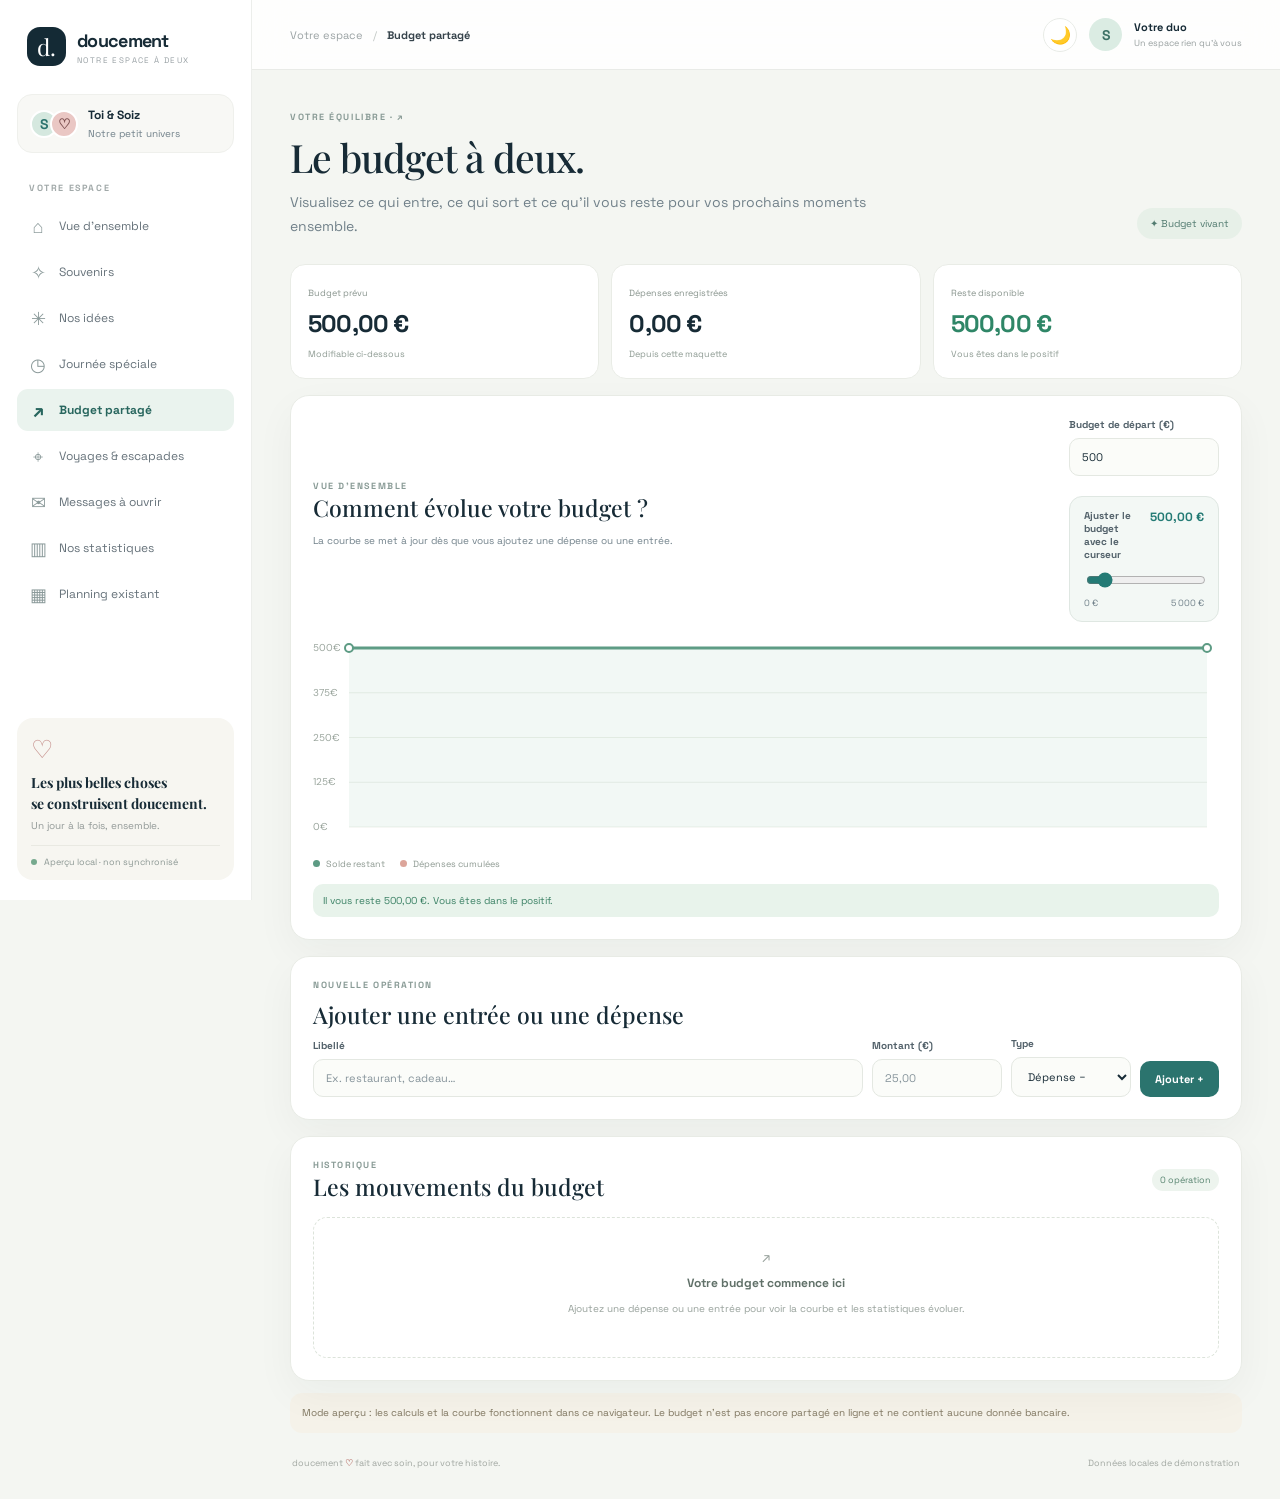
==== budget.html @ ee4fbcad "Add files via upload" ====
<!doctype html><html lang="fr"><head><meta charset="utf-8"><meta name="viewport" content="width=device-width,initial-scale=1"><title>Budget partagé — Doucement</title><link rel="stylesheet" href="styles.css"></head><body><div class="app-shell"><aside class="sidebar" id="sidebar"><a class="brand" href="index.html"><span class="brand-mark">d.</span><span><b>doucement</b><small>NOTRE ESPACE À DEUX</small></span></a><div class="couple-switch"><div class="avatar-pair"><span>S</span><span>♡</span></div><div><b>Toi & Soiz</b><small>Notre petit univers</small></div></div><div class="nav-label">VOTRE ESPACE</div><nav class="nav"><a class="nav-link " href="index.html"><span>⌂</span>Vue d’ensemble</a><a class="nav-link " href="souvenirs.html"><span>✧</span>Souvenirs</a><a class="nav-link " href="idees.html"><span>✳</span>Nos idées</a><a class="nav-link " href="journee.html"><span>◷</span>Journée spéciale</a><a class="nav-link active" href="budget.html"><span>↗</span>Budget partagé</a><a class="nav-link " href="voyages.html"><span>⌖</span>Voyages & escapades</a><a class="nav-link " href="messages.html"><span>✉</span>Messages à ouvrir</a><a class="nav-link " href="stats.html"><span>▥</span>Nos statistiques</a><a class="nav-link " href="planning.html"><span>▦</span>Planning existant</a></nav><div class="sidebar-bottom"><div class="tiny-heart">♡</div><b>Les plus belles choses<br>se construisent doucement.</b><small>Un jour à la fois, ensemble.</small><div class="sync"><span></span> Aperçu local · non synchronisé</div></div></aside><main class="main"><header class="topbar"><button class="mobile-menu" id="menuBtn">☰</button><div class="breadcrumb"><a href="index.html">Votre espace</a><span>/</span><b>Budget partagé</b></div><div class="top-actions"><button class="icon-button theme-toggle" id="themeToggle" data-theme-toggle type="button" aria-label="Passer au mode sombre" title="Changer de thème">🌙</button><div class="top-avatar">S</div><div class="user-label"><b>Votre duo</b><small>Un espace rien qu’à vous</small></div></div></header><div class="page-content fade-in"><div class="page-title-row"><div><div class="eyebrow">VOTRE ÉQUILIBRE · ↗</div><h1>Le budget à deux.</h1><p>Visualisez ce qui entre, ce qui sort et ce qu’il vous reste pour vos prochains moments ensemble.</p></div><span class="page-badge">✦ Budget vivant</span></div><div class="budget-summary"><div class="metric"><span>Budget prévu</span><b id="budgetPlanned">500,00 €</b><small>Modifiable ci-dessous</small></div><div class="metric" id="spentMetric"><span>Dépenses enregistrées</span><b id="budgetSpent">0,00 €</b><small>Depuis cette maquette</small></div><div class="metric positive" id="balanceMetric"><span>Reste disponible</span><b id="budgetBalance">500,00 €</b><small id="balanceCaption">Vous êtes dans le positif</small></div></div><div class="budget-page"><section class="surface"><div class="budget-trend"><div><div class="eyebrow">VUE D’ENSEMBLE</div><h2>Comment évolue votre budget ?</h2><p class="muted" style="font-size:10px">La courbe se met à jour dès que vous ajoutez une dépense ou une entrée.</p></div><div class="field" style="max-width:150px"><label for="plannedInput">Budget de départ (€)</label><input type="number" id="plannedInput" value="500" min="0" step="10"><div class="budget-range-wrap"><div class="budget-range-head"><label for="plannedRange">Ajuster le budget avec le curseur</label><strong id="plannedRangeValue">500 €</strong></div><input class="budget-range" type="range" id="plannedRange" min="0" max="5000" step="25" value="500" aria-label="Budget prévu"><div class="budget-range-hints"><span>0 €</span><span>5 000 €</span></div></div></div></div><div class="chart-wrap"><canvas id="budgetChart" aria-label="Courbe d'évolution du budget"></canvas></div><div class="legend"><span>Solde restant</span><span>Dépenses cumulées</span></div><div id="budgetStatus" class="positive-note" style="margin-top:14px">Vous êtes dans le positif. Chaque ajout actualise le solde.</div></section><section class="surface"><div class="eyebrow">NOUVELLE OPÉRATION</div><h2 style="margin-top:8px">Ajouter une entrée ou une dépense</h2><form id="budgetForm"><div class="budget-add-row"><div class="field"><label for="expenseName">Libellé</label><input id="expenseName" required placeholder="Ex. restaurant, cadeau…"></div><div class="field"><label for="expenseAmount">Montant (€)</label><input id="expenseAmount" type="number" min="0.01" step="0.01" required placeholder="25,00"></div><div class="field"><label for="expenseType">Type</label><select id="expenseType"><option value="out">Dépense −</option><option value="in">Entrée +</option></select></div><button class="btn btn-primary" type="submit">Ajouter +</button></div></form></section><section class="surface"><div class="list-head"><div><div class="eyebrow">HISTORIQUE</div><h2>Les mouvements du budget</h2></div><span class="pill" id="transactionCount">0 opération</span></div><div id="transactions" class="transaction-list"><div class="empty-state">↗<b>Votre budget commence ici</b><p>Ajoutez une dépense ou une entrée pour voir la courbe et les statistiques évoluer.</p></div></div></section></div><div class="notice">Mode aperçu : les calculs et la courbe fonctionnent dans ce navigateur. Le budget n’est pas encore partagé en ligne et ne contient aucune donnée bancaire.</div><footer class="footer"><span>doucement <b>♡</b> fait avec soin, pour votre histoire.</span><span>Données locales de démonstration</span></footer></div></main></div><script src="studio.js"></script></body></html>
---- styles.css ----
@import url('https://fonts.googleapis.com/css2?family=Space+Grotesk:wght@400;500;600;700&family=DM+Sans:wght@400;500;600;700&family=Playfair+Display:ital,wght@0,500;0,600;0,700;1,500;1,600&display=swap');
@import url('https://fonts.googleapis.com/css2?family=DM+Sans:wght@400;500;600;700&family=Playfair+Display:ital,wght@0,500;0,600;0,700;1,500;1,600&display=swap');
:root{--ink:#182531;--muted:#78838d;--line:#e7e9e7;--cream:#f7f7f3;--teal:#2b746e;--deep:#101b26;--rose:#eac7c4;--shadow:0 14px 40px #1424310b}*{box-sizing:border-box}body{margin:0;background:var(--cream);color:var(--ink);font-family:'DM Sans',sans-serif;font-size:14px}a{color:inherit;text-decoration:none}button,textarea,input,select{font:inherit}.app-shell{min-height:100vh}.sidebar{width:252px;background:#fff;position:fixed;inset:0 auto 0 0;border-right:1px solid #eceeeb;padding:27px 17px 20px;display:flex;flex-direction:column;z-index:5}.brand{display:flex;align-items:center;gap:11px;padding:0 10px 28px}.brand-mark{display:grid;place-items:center;width:39px;height:39px;border-radius:13px;background:var(--deep);color:#fff;font-family:'Playfair Display';font-size:23px}.brand b{display:block;font-size:18px;letter-spacing:-.7px}.brand small{display:block;font-size:8px;letter-spacing:1.4px;color:#98a0a4;margin-top:3px}.couple-switch{display:flex;align-items:center;gap:10px;background:#f8f8f5;border:1px solid #eff0ec;border-radius:15px;padding:12px;margin-bottom:29px}.avatar-pair{display:flex;align-items:center}.avatar-pair span{width:28px;height:28px;border-radius:50%;display:grid;place-items:center;background:#d5e8df;color:#2b746e;font-weight:700;border:2px solid white}.avatar-pair span+span{margin-left:-8px;background:#eac7c4;color:#7c4f50}.couple-switch b{font-size:12px;display:block}.couple-switch small{font-size:10px;color:var(--muted);display:block;margin-top:4px}.chevron{margin-left:auto;color:#9aa3a7}.nav-label{font-size:9px;font-weight:700;letter-spacing:1.6px;color:#a1a9a9;padding:0 12px 11px}.nav-label.second{margin-top:27px}.nav{display:grid;gap:4px}.nav-link{height:42px;border-radius:11px;display:flex;align-items:center;gap:12px;padding:0 12px;color:#66727a;font-size:12px;transition:.2s}.nav-link>span{width:18px;text-align:center;font-size:18px;color:#8b9a9a}.nav-link:hover{background:#f7f8f4;color:var(--ink);transform:translateX(2px)}.nav-link.active{background:#eaf3ee;color:#28665e;font-weight:700}.nav-link.active>span{color:#28665e}.nav-link i{margin-left:auto;font-style:normal;font-size:13px}.count{font-size:10px!important;background:#d8e9df;color:#2b746e;border-radius:6px;padding:3px 6px}.sidebar-bottom{margin-top:auto;background:#f7f6f1;border-radius:16px;padding:15px 14px 12px;position:relative}.tiny-heart{font-size:25px;color:#c58f8b;margin-bottom:7px}.sidebar-bottom b{font-family:'Playfair Display';font-size:14px;line-height:1.5}.sidebar-bottom>small{display:block;color:#929997;font-size:10px;margin-top:5px}.sync{border-top:1px solid #e9e9e2;margin-top:13px;padding-top:10px;color:#8b9793;font-size:9px}.sync span,.live-dot{display:inline-block;width:6px;height:6px;border-radius:50%;background:#76a98e;margin-right:5px}.main{margin-left:252px;min-width:0}.topbar{height:70px;border-bottom:1px solid #e9ebe7;background:#ffffffdb;display:flex;align-items:center;justify-content:space-between;padding:0 38px;position:sticky;top:0;z-index:4;backdrop-filter:blur(18px)}.breadcrumb{font-size:11px;color:#9aa2a3}.breadcrumb span{padding:0 10px;color:#c2c8c5}.breadcrumb b{color:#37444c}.top-actions{display:flex;align-items:center;gap:12px}.icon-button{width:34px;height:34px;border-radius:50%;border:1px solid #e8ebe6;background:white;position:relative;font-size:17px}.icon-button em{position:absolute;right:6px;top:6px;width:5px;height:5px;border-radius:50%;background:#d38c87}.top-avatar{width:33px;height:33px;display:grid;place-items:center;background:#dbece3;color:#3d7166;border-radius:50%;font-weight:700}.user-label b{font-size:11px;display:block}.user-label small{display:block;font-size:9px;color:#99a0a0;margin-top:3px}.mobile-menu{display:none}.page-content{max-width:1450px;margin:auto;padding:29px 38px 22px}.hero{min-height:300px;border-radius:23px;background:linear-gradient(110deg,#14242e 0%,#1b343d 60%,#2c5c57 100%);position:relative;overflow:hidden;color:white;padding:36px 40px;display:flex;align-items:center;box-shadow:0 20px 50px #203b3915}.hero:after{content:"";position:absolute;inset:0;background:radial-gradient(ellipse at 79% 10%,#78a99c35,transparent 30%),radial-gradient(ellipse at 98% 100%,#c4b29b25,transparent 30%);pointer-events:none}.hero-copy{position:relative;z-index:2;max-width:510px}.eyebrow{font-size:9px;letter-spacing:1.55px;font-weight:700;color:#899b96}.eyebrow.light{color:#a8c5ba}.hero h1{font-family:'Playfair Display',serif;font-size:clamp(32px,3.7vw,48px);line-height:1.13;letter-spacing:-1px;font-weight:500;margin:17px 0 12px}.hero h1 em{font-weight:500;color:#c2dfcf}.hero-copy>p{max-width:435px;font-size:12px;line-height:1.8;color:#c0cbca;margin:0}.hero-buttons{display:flex;align-items:center;gap:23px;margin-top:23px}.btn{border:0;border-radius:10px;display:inline-flex;align-items:center;justify-content:center;gap:15px;padding:11px 15px;cursor:pointer;font-size:11px;font-weight:700;transition:transform .2s,box-shadow .2s}.btn:hover{transform:translateY(-2px);box-shadow:0 8px 20px #102d2c1a}.btn-light{background:#f5f4ee;color:#263c3b}.btn-primary{background:#2b746e;color:white}.btn-ghost{background:#f1f4ef;color:#697974}.text-link{font-size:11px;font-weight:600;color:#d6e4dd}.text-link span{padding-left:5px}.hero-art{position:absolute;right:6%;top:0;width:40%;height:100%;z-index:1}.orbit{position:absolute;border:1px solid #a7c7b12e;border-radius:50%;width:280px;height:280px;right:45px;top:8px}.orbit-two{width:210px;height:210px;right:80px;top:43px;border-style:dashed}.hero-sun{position:absolute;right:133px;top:83px;width:105px;height:105px;border-radius:50%;display:grid;place-items:center;background:linear-gradient(145deg,#d7e7d9,#a5c8b7);color:#356a60;font-size:48px;box-shadow:0 0 60px #a4d4bc20}.floating-note{position:absolute;display:flex;gap:9px;align-items:center;background:#ffffffed;color:#233a3a;padding:11px 14px;border-radius:12px;box-shadow:0 12px 35px #08191b35;min-width:145px}.floating-note>span{width:27px;height:27px;border-radius:9px;display:grid;place-items:center;background:#e3efe6;color:#447a6b;font-size:17px}.floating-note b{font-size:10px;display:block}.floating-note small{display:block;font-size:8px;color:#8a9994;margin-top:3px}.note-one{right:0;top:48px;transform:rotate(3deg)}.note-two{left:8px;bottom:45px;transform:rotate(-4deg)}.hero-sticker{position:absolute;right:15px;bottom:26px;font-family:'Playfair Display';font-size:12px;color:#d0e0d4;transform:rotate(-9deg);text-align:center}.hero-sticker i{font-size:19px}.welcome-row{display:flex;align-items:end;justify-content:space-between;margin:30px 1px 14px}.welcome-row h2,.section-heading h2{font-family:'Playfair Display';font-weight:500;letter-spacing:-.5px;font-size:25px;margin:7px 0 0}.soft-chip{font-size:10px;color:#578173;background:#e5f0e8;padding:8px 11px;border-radius:20px}.daily-card{background:#fff;border:1px solid #eaede7;border-radius:19px;padding:23px 25px;display:grid;grid-template-columns:53px minmax(0,1fr) 145px;gap:18px;box-shadow:var(--shadow)}.daily-symbol{width:47px;height:47px;border-radius:15px;background:#f4e6e0;color:#ba7c70;display:grid;place-items:center;font-size:24px}.daily-content h3{font-family:'Playfair Display';font-size:21px;font-weight:500;line-height:1.4;margin:10px 0 7px;max-width:650px}.daily-content>p{font-size:11px;color:#8b9696;line-height:1.6;margin:0 0 13px}.tiny-line{display:inline-block;width:18px;height:1px;background:#c7d8cc;vertical-align:middle;margin:0 8px}.daily-content textarea{width:100%;height:55px;border:1px solid #e8ebe5;border-radius:10px;padding:12px;resize:vertical;background:#fcfcfa;font-size:11px;outline:none}.daily-content textarea:focus,.field input:focus,.field textarea:focus{border-color:#83b7a2;box-shadow:0 0 0 3px #dcefe4}.daily-footer{display:flex;align-items:center;gap:10px;margin-top:10px;flex-wrap:wrap}.save-status{font-size:9px;color:#a1aaa5;margin-left:auto}.daily-side{border-left:1px solid #eef0eb;padding-left:22px;display:flex;flex-direction:column;justify-content:center;gap:18px}.mini-date{width:75px;height:80px;border:1px solid #e8e9e2;border-radius:12px;display:flex;flex-direction:column;align-items:center;justify-content:center;background:#fbfaf6}.mini-date span{font-size:9px;letter-spacing:1.5px;color:#a97972}.mini-date b{font-family:'Playfair Display';font-size:29px;font-weight:500;line-height:1.1}.mini-date small{font-size:8px;letter-spacing:1px;color:#99a19d}.streak span{font-size:20px;color:#c4a273}.streak b{font-size:10px;display:block;margin:4px 0}.streak small{display:block;font-size:9px;color:#98a09b;line-height:1.4}.section-heading{display:flex;align-items:end;justify-content:space-between;margin:34px 1px 16px}.section-heading p{font-size:11px;color:#8a9594;margin:8px 0 0}.subtle-link{font-size:10px;color:#497c72;font-weight:700}.subtle-link span{padding-left:5px}.feature-grid{display:grid;grid-template-columns:repeat(3,minmax(0,1fr));gap:14px}.feature{min-height:205px;border:1px solid #e7e9e3;border-radius:17px;padding:18px 19px 15px;position:relative;overflow:hidden;display:flex;flex-direction:column;transition:transform .2s,box-shadow .2s}.feature:hover{transform:translateY(-4px);box-shadow:0 18px 38px #253b3512}.feature-memory{background:#f3e8e1}.feature-ideas{background:#e7f0e7}.feature-budget{background:#e6eef0}.feature-trip{background:#e8eee6}.feature-day{background:#f3e9e6}.feature-letter{background:#eeebf4}.feature-top{display:flex;justify-content:space-between;align-items:center}.feature-icon{width:34px;height:34px;border-radius:11px;background:#ffffffa6;display:grid;place-items:center;font-size:19px;color:#527b70}.round-arrow{width:27px;height:27px;border:1px solid #7e92864a;border-radius:50%;display:grid;place-items:center;color:#54746c;font-size:13px;transition:.2s}.feature:hover .round-arrow{background:#234e48;color:white;transform:rotate(45deg)}.feature-tag{font-size:8px;letter-spacing:1.4px;color:#7f9188;font-weight:700;margin-top:14px}.feature h3{font-family:'Playfair Display';font-size:23px;font-weight:500;margin:5px 0 5px;position:relative;z-index:1}.feature p{font-size:10px;color:#778680;line-height:1.55;margin:0;max-width:225px;position:relative;z-index:1}.feature-foot{margin-top:auto;padding-top:15px;display:flex;justify-content:space-between;align-items:center;font-size:9px;color:#54796f;position:relative;z-index:1}.feature-foot b{font-size:15px}.decor-heart{position:absolute;right:12px;bottom:18px;font-size:100px;color:#d7b3a7;opacity:.4;transform:rotate(-15deg)}.idea-orbit{position:absolute;right:8px;bottom:18px;width:77px;height:77px;border:1px dashed #8cb19b;border-radius:50%;display:grid;place-items:center;color:#7fa28e;font-size:36px;opacity:.65}.budget-spark{position:absolute;right:12px;bottom:46px;display:flex;gap:4px;align-items:end;opacity:.65}.budget-spark span{width:7px;border-radius:5px 5px 0 0;background:#8bb1b4;height:22px}.budget-spark span:nth-child(2){height:33px}.budget-spark span:nth-child(3){height:17px}.budget-spark span:nth-child(4){height:44px}.budget-spark span:nth-child(5){height:29px}.budget-spark span:nth-child(6){height:51px}.budget-spark span:nth-child(7){height:39px}.trip-stamp{position:absolute;right:12px;bottom:25px;border:1px solid #9fb7a1;border-radius:50%;width:65px;height:65px;display:grid;place-content:center;text-align:center;font-size:10px;letter-spacing:1px;line-height:1.5;color:#78927a;transform:rotate(12deg)}.date-illustration{position:absolute;right:13px;bottom:18px;display:grid;text-align:center;transform:rotate(7deg);color:#b68a82}.date-illustration b{font-family:'Playfair Display';font-size:48px;font-weight:500;line-height:1}.date-illustration span{font-size:7px;letter-spacing:1px}.letter-mark{position:absolute;right:14px;bottom:16px;font-family:'Playfair Display';font-size:18px;line-height:1.2;color:#a99cbd;transform:rotate(-8deg)}.letter-mark i{font-size:31px}.bottom-grid{display:grid;grid-template-columns:1.5fr 1fr;gap:14px;margin-top:29px}.panel{background:#fff;border:1px solid #e8ebe5;border-radius:18px;padding:20px 21px;box-shadow:var(--shadow)}.panel-head{display:flex;align-items:center;justify-content:space-between;margin-bottom:13px}.panel-head h3{font-family:'Playfair Display';font-size:20px;font-weight:500;margin:6px 0 0}.panel-head>a{font-size:10px;color:#4b8174}.agenda-item{display:flex;align-items:center;gap:12px;border-top:1px solid #f0f1ed;padding:11px 0}.agenda-date{width:40px;height:43px;border-radius:10px;background:#f6f4ef;display:flex;flex-direction:column;align-items:center;justify-content:center}.agenda-date b{font-family:'Playfair Display';font-size:18px;font-weight:500;line-height:1.1}.agenda-date span{font-size:7px;letter-spacing:1px;color:#9ba19b}.agenda-info{flex:1}.agenda-info b{font-size:11px;display:block}.agenda-info small{font-size:9px;color:#939e9a;display:block;margin-top:4px}.agenda-dot{width:7px;height:7px;border-radius:50%}.agenda-dot.rose{background:#d79b91}.agenda-dot.green{background:#7cb19a}.agenda-dot.blue{background:#88a9c1}.love-panel{background:#f1e8e2;position:relative;overflow:hidden}.love-panel .eyebrow{color:#b18479}.love-big{font-family:'Playfair Display';font-size:43px;color:#c28f85;margin-top:8px}.love-panel h3{font-family:'Playfair Display';font-weight:500;font-size:23px;line-height:1.25;max-width:270px;margin:3px 0 8px}.love-panel p{font-size:10px;line-height:1.8;color:#8b7972;max-width:340px}.text-link.dark{color:#91685e;display:inline-block;margin-top:5px}.footer{display:flex;justify-content:space-between;gap:12px;flex-wrap:wrap;padding:24px 2px 8px;color:#a1a7a1;font-size:9px}.footer b{color:#c48e87}.page-title-row{display:flex;justify-content:space-between;align-items:end;gap:20px;margin:12px 0 25px}.page-title-row h1{font-family:'Playfair Display';font-size:39px;font-weight:500;letter-spacing:-1px;margin:8px 0}.page-title-row p{color:var(--muted);line-height:1.7;max-width:600px;margin:0}.page-badge{padding:9px 13px;border-radius:20px;background:#e7f0e8;color:#527b70;font-size:10px;white-space:nowrap}.content-grid{display:grid;grid-template-columns:minmax(0,1.4fr) minmax(260px,.8fr);gap:17px}.surface{background:#fff;border:1px solid #e8ebe5;border-radius:19px;padding:22px;box-shadow:var(--shadow);min-width:0}.surface h2{font-family:'Playfair Display';font-size:23px;font-weight:500;margin:0 0 7px}.muted{color:var(--muted);line-height:1.6}.form-grid{display:grid;grid-template-columns:repeat(2,minmax(0,1fr));gap:13px}.field{display:flex;flex-direction:column;gap:7px;min-width:0}.field.full{grid-column:1/-1}.field label{font-size:10px;font-weight:700;color:#52616a}.field input,.field textarea,.field select{width:100%;border:1px solid #e4e8e2;border-radius:10px;background:#fbfcf9;padding:11px 12px;outline:none;color:var(--ink);font-size:11px}.field textarea{min-height:92px;resize:vertical}.field input[type=date],.field input[type=datetime-local]{color:#66736e;min-height:39px}.field small{font-size:9px;color:#9aa39d}.form-actions{display:flex;gap:9px;margin-top:16px;flex-wrap:wrap}.list-head{display:flex;justify-content:space-between;align-items:center;margin-bottom:15px}.list-head h2{margin:0}.filter-row{display:flex;gap:6px;flex-wrap:wrap}.filter-chip{border:1px solid #e4e9e3;background:#fff;border-radius:20px;padding:7px 10px;color:#7b8981;font-size:9px;cursor:pointer}.filter-chip.active{background:#e7f1e9;color:#39756b;border-color:#d9e8dc}.entry-list{display:grid;gap:10px}.entry-card{border:1px solid #e9ece7;border-radius:14px;padding:13px;display:flex;gap:12px;align-items:flex-start;background:#fff}.entry-symbol{width:40px;height:40px;border-radius:12px;background:#f0e7e0;display:grid;place-items:center;font-size:19px;flex-shrink:0}.entry-body{min-width:0;flex:1}.entry-body b{font-size:12px;display:block}.entry-body p{font-size:10px;color:#87938d;line-height:1.55;margin:5px 0}.entry-meta{font-size:9px;color:#9ba59e}.entry-actions{display:flex;gap:5px}.mini-action{border:1px solid #e5e9e3;background:#fff;border-radius:8px;padding:6px 8px;color:#7a8880;cursor:pointer;font-size:10px}.empty-state{padding:30px 14px;text-align:center;color:#97a19b;border:1px dashed #dce3da;border-radius:14px}.empty-state b{display:block;color:#617169;margin:9px 0;font-size:12px}.empty-state p{font-size:10px;line-height:1.6}.calendar-shell{border:1px solid #e8ebe5;border-radius:15px;padding:15px;background:#fff}.calendar-head{display:flex;align-items:center;justify-content:space-between;margin-bottom:12px}.calendar-head b{font-family:'Playfair Display';font-size:18px;font-weight:500}.calendar-head button{border:0;background:#f4f6f1;border-radius:8px;width:27px;height:27px;cursor:pointer}.calendar-grid{display:grid;grid-template-columns:repeat(7,1fr);gap:4px}.calendar-grid span{font-size:9px;text-align:center;color:#a0aaa2;padding:6px 0}.calendar-grid button{border:0;background:transparent;border-radius:8px;padding:8px 0;font-size:10px;cursor:pointer;color:#52615b}.calendar-grid button:hover{background:#eaf2eb}.calendar-grid button.selected{background:#2b746e;color:#fff}.calendar-grid button.muted-day{color:#cbd0cb}.budget-summary{display:grid;grid-template-columns:repeat(3,minmax(0,1fr));gap:12px;margin-bottom:16px}.metric{padding:17px;border:1px solid #e9ece6;border-radius:15px;background:#fff}.metric span{font-size:9px;color:#87938c}.metric b{display:block;font-size:24px;letter-spacing:-.8px;margin:8px 0 4px}.metric small{font-size:9px;color:#8d9a92}.metric.positive b{color:#2f8667}.metric.negative b{color:#bd675f}.chart-wrap{height:220px;position:relative;margin:12px 0 4px}.chart-wrap canvas{width:100%;height:100%}.legend{display:flex;gap:15px;flex-wrap:wrap;font-size:9px;color:#8d9991}.legend span:before{content:"";display:inline-block;width:7px;height:7px;border-radius:50%;background:#5d9b84;margin-right:6px}.legend span:nth-child(2):before{background:#dca59a}.map-layout{display:grid;grid-template-columns:minmax(0,1fr) 300px;gap:14px}.map-box{min-height:400px;border-radius:17px;overflow:hidden;position:relative;border:1px solid #dce5de;background:#e7eee5}.map-box iframe{width:100%;height:100%;min-height:400px;border:0;display:block}.map-overlay{position:absolute;top:13px;left:13px;right:13px;display:flex;gap:8px;pointer-events:none}.map-search{pointer-events:auto;display:flex;gap:7px;background:white;border:1px solid #e2e8e1;border-radius:12px;padding:7px;box-shadow:0 7px 20px #223d2c10;flex:1}.map-search input{border:0;outline:none;min-width:0;flex:1;font-size:10px;padding:5px}.map-search button{border:0;border-radius:8px;background:#2b746e;color:white;padding:8px 10px;font-size:10px;cursor:pointer}.map-tip{position:absolute;bottom:12px;left:12px;background:#ffffffed;border-radius:10px;padding:10px 12px;font-size:10px;color:#60746a;box-shadow:0 5px 20px #233a2d10}.map-side{display:flex;flex-direction:column;gap:12px}.stop-list{display:grid;gap:8px;margin-top:12px}.stop{display:flex;align-items:center;gap:9px;border:1px solid #e7ebe5;border-radius:11px;padding:10px}.stop-num{width:24px;height:24px;border-radius:8px;background:#e5f0e7;color:#3c7a68;display:grid;place-items:center;font-size:10px;font-weight:700}.stop b{font-size:10px;display:block}.stop small{font-size:9px;color:#929d96}.budget-add-row{display:grid;grid-template-columns:1fr 100px 100px auto;gap:8px;align-items:end}.budget-add-row .field input{min-width:0}.pill{font-size:9px;border-radius:20px;padding:5px 8px;background:#edf4ee;color:#57836f}.pill.red{background:#fae9e5;color:#b66b60}.stats-grid{display:grid;grid-template-columns:repeat(2,minmax(0,1fr));gap:14px}.stat-large{font-family:'Playfair Display';font-size:31px;margin:10px 0}.progress{height:7px;background:#edf0ea;border-radius:9px;overflow:hidden;margin:12px 0}.progress span{height:100%;display:block;width:40%;background:#69a68b;border-radius:9px}.notice{border-radius:12px;padding:12px;background:#f5f2e9;color:#7e755f;font-size:10px;line-height:1.6;margin-top:12px}.toast{position:fixed;bottom:22px;right:22px;background:#152b2d;color:white;padding:13px 18px;border-radius:12px;box-shadow:0 10px 30px #0002;z-index:20;font-size:11px;animation:toastIn .25s ease}@keyframes toastIn{from{opacity:0;transform:translateY(8px)}to{opacity:1;transform:translateY(0)}}.fade-in{animation:fade .35s ease both}@keyframes fade{from{opacity:0;transform:translateY(8px)}to{opacity:1;transform:translateY(0)}}@media(max-width:1180px){.sidebar{width:220px}.main{margin-left:220px}.page-content{padding:25px}.topbar{padding:0 25px}.hero-art{right:1%;transform:scale(.88);transform-origin:right center}.feature-grid{grid-template-columns:repeat(2,minmax(0,1fr))}.daily-card{grid-template-columns:45px minmax(0,1fr) 115px;gap:13px}.map-layout{grid-template-columns:minmax(0,1fr) 260px}}@media(max-width:850px){.sidebar{transform:translateX(-100%);transition:transform .25s;box-shadow:0 0 0 transparent}.sidebar.open{transform:translateX(0);box-shadow:0 0 0 999px #12232b65}.main{margin-left:0}.mobile-menu{display:block;border:1px solid #e6eae4;background:white;border-radius:9px;width:34px;height:34px}.topbar{gap:12px;padding:0 17px}.breadcrumb{margin-right:auto}.page-content{padding:18px 16px}.hero{padding:28px;min-height:295px}.hero-art{opacity:.6;right:-45px;transform:scale(.7);transform-origin:right center}.hero-copy{max-width:460px}.daily-card{grid-template-columns:42px minmax(0,1fr)}.daily-side{grid-column:2;border-left:0;border-top:1px solid #eef0eb;padding:12px 0 0;flex-direction:row;align-items:center}.mini-date{width:64px;height:65px}.bottom-grid{grid-template-columns:1fr}.map-layout{grid-template-columns:1fr}.map-box,.map-box iframe{min-height:340px}}@media(max-width:560px){.topbar{height:60px}.user-label{display:none}.page-content{padding:14px 12px}.hero{padding:24px 21px;min-height:310px}.hero h1{font-size:34px}.hero-art{opacity:.22;right:-85px;transform:scale(.68)}.hero-copy>p{max-width:330px}.hero-buttons{gap:13px;flex-wrap:wrap}.welcome-row{align-items:start;gap:10px}.welcome-row h2,.section-heading h2{font-size:22px}.soft-chip{font-size:8px;white-space:nowrap}.daily-card{padding:16px;grid-template-columns:1fr}.daily-symbol{width:39px;height:39px}.daily-side{grid-column:1}.daily-content h3{font-size:19px}.save-status{margin-left:0;width:100%}.section-heading{align-items:start;gap:10px}.section-heading .subtle-link{margin-top:8px;white-space:nowrap}.feature-grid{grid-template-columns:1fr}.feature{min-height:190px}.page-title-row{align-items:start;flex-direction:column}.page-title-row h1{font-size:33px}.content-grid,.stats-grid{grid-template-columns:1fr}.budget-summary{grid-template-columns:1fr}.budget-add-row{grid-template-columns:1fr 1fr}.budget-add-row .field:first-child{grid-column:1/-1}.form-grid{grid-template-columns:1fr}.field.full{grid-column:auto}.surface{padding:16px}.footer{font-size:8px}.map-box,.map-box iframe{min-height:300px}.top-actions{gap:7px}.icon-button{display:none}}
.idea-prompt{padding:17px;border-radius:14px;background:linear-gradient(130deg,#f4eee1,#e6f0e7);margin-top:14px}.idea-prompt h2{margin:7px 0;font-size:20px}.idea-prompt p{font-size:10px}.letter-preview{margin-top:16px;padding:20px;border:1px dashed #d9d2e2;border-radius:15px;background:#f7f3fa;display:flex;flex-direction:column;align-items:center;text-align:center;gap:7px;color:#817196}.letter-preview span{font-size:34px}.letter-preview b{font-family:'Playfair Display';font-size:19px;font-weight:500}.letter-preview small{font-size:10px}.budget-page{display:grid;gap:16px}.budget-trend{display:flex;justify-content:space-between;align-items:center;gap:15px;flex-wrap:wrap}.budget-trend h2{margin:0}.budget-trend select{border:1px solid #e4e9e3;background:#fff;border-radius:9px;padding:8px;font-size:10px}.budget-add-row{display:grid;grid-template-columns:minmax(150px,1fr) 130px 120px auto;gap:9px;align-items:end}.transaction-list{display:grid;gap:8px}.transaction{display:flex;align-items:center;gap:10px;padding:12px;border:1px solid #e9ece7;border-radius:12px}.transaction-icon{width:35px;height:35px;border-radius:11px;background:#e7f0e8;display:grid;place-items:center}.transaction-info{flex:1}.transaction-info b{font-size:11px;display:block}.transaction-info small{font-size:9px;color:#9aa49d}.transaction-amount{font-size:12px;font-weight:700}.transaction-amount.out{color:#bd746c}.transaction-amount.in{color:#3c8a6d}.map-filter{display:flex;gap:7px;flex-wrap:wrap;margin-bottom:13px}.map-filter button{border:1px solid #e3e8e0;border-radius:20px;padding:7px 10px;background:white;color:#6c7d72;font-size:9px;cursor:pointer}.map-filter button.active{background:#e3efe5;color:#2f7464}.map-results{display:grid;gap:8px;margin-top:13px}.map-result{border:1px solid #e5eae3;background:white;border-radius:11px;padding:11px;cursor:pointer}.map-result b{font-size:10px;display:block}.map-result small{font-size:9px;color:#8e9b92;display:block;margin-top:4px}.route-stop{display:flex;align-items:center;gap:8px;border-bottom:1px solid #edf0eb;padding:10px 0}.route-stop span{width:24px;height:24px;border-radius:8px;background:#e5f0e7;display:grid;place-items:center;color:#3b7969;font-size:10px}.route-stop b{font-size:10px}.route-stop button{margin-left:auto;border:0;background:transparent;color:#a0aaa3;cursor:pointer}.budget-summary .metric{min-width:0}.negative-note{color:#b7655b;background:#fae9e5;border-radius:10px;padding:10px;font-size:10px}.positive-note{color:#3a8064;background:#e8f3eb;border-radius:10px;padding:10px;font-size:10px}
@media(max-width:850px){.budget-add-row{grid-template-columns:1fr 1fr}.budget-add-row .field:first-child{grid-column:1/-1}}@media(max-width:560px){.budget-add-row{grid-template-columns:1fr}.budget-add-row .field:first-child{grid-column:auto}}
/* Travel map controls and interactive Leaflet map */
#tripMap{width:100%;height:100%;min-height:400px;z-index:1}.map-box #tripMap{position:absolute;inset:0}.map-tools{position:absolute;right:12px;bottom:12px;z-index:500;display:flex;flex-wrap:wrap;gap:6px;max-width:90%;justify-content:flex-end}.map-tools button{border:1px solid #dce6df;background:#fff;color:#42655d;border-radius:10px;padding:9px 11px;font-size:10px;font-weight:700;box-shadow:0 3px 12px #183d3017;cursor:pointer}.map-tools button.active,.map-tools button:hover{background:#2b746e;color:#fff;border-color:#2b746e}.leaflet-container{font:12px 'DM Sans',sans-serif}.leaflet-popup-content-wrapper{border-radius:12px}.map-box .map-overlay{z-index:600}.map-box .map-tip{z-index:500}@media(max-width:850px){#tripMap{min-height:340px}}@media(max-width:560px){#tripMap{min-height:300px}.map-tools{left:10px;right:10px;justify-content:center}.map-tools button{padding:8px 9px}}

/* Doucement — cohérence visuelle, thème sombre et interactions */
:root{--ink:#172b36;--muted:#71818a;--line:#dfe7e2;--cream:#f4f6f2;--teal:#247b75;--deep:#142a35;--rose:#d9a7a0;--shadow:0 14px 40px #1424310b;--surface:#fff;--field-bg:#fff;--field-text:#172b36;--accent-soft:#e4f0e9}
body,button,input,textarea,select{font-family:'Space Grotesk','DM Sans',sans-serif}
/* Soft lift on interactive cards */
.surface,.metric,.feature,.entry-card,.transaction,.task-card,.dash-task,.project-card,.daily-card,.calendar-card{transition:transform .24s ease,box-shadow .24s ease,border-color .24s ease}
.surface:hover,.metric:hover,.entry-card:hover,.transaction:hover,.task-card:hover,.dash-task:hover,.project-card:hover,.daily-card:hover{transform:translateY(-3px);box-shadow:0 15px 34px #1a383018}
.feature:hover{transform:translateY(-5px) scale(1.008)}
button,a,.nav-link,.route-stop,.calendar-grid button{transition:transform .2s ease,background-color .2s ease,color .2s ease,box-shadow .2s ease}
button:active{transform:scale(.98)}
input,textarea,select{background:var(--field-bg);color:var(--field-text);border-color:var(--line)}
input::placeholder,textarea::placeholder{color:var(--muted);opacity:.85}
input:focus,textarea:focus,select:focus{outline:none;border-color:var(--teal)!important;box-shadow:0 0 0 3px color-mix(in srgb,var(--teal) 17%,transparent)}
html[data-theme="dark"],html[data-theme="dark"] body{--ink:#e7eeeb;--muted:#a6b4b1;--line:#354944;--cream:#111c20;--teal:#7bc3ad;--deep:#0c171b;--surface:#1a292c;--field-bg:#172629;--field-text:#edf4f1;--accent-soft:#243b36;background:var(--cream);color:var(--ink)}
html[data-theme="dark"] .sidebar,html[data-theme="dark"] .topbar,html[data-theme="dark"] .surface,html[data-theme="dark"] .metric,html[data-theme="dark"] .daily-card,html[data-theme="dark"] .project-card,html[data-theme="dark"] .transaction,html[data-theme="dark"] .calendar-card{background:var(--surface);color:var(--ink);border-color:var(--line)}
html[data-theme="dark"] .topbar{background:#152326ed}html[data-theme="dark"] .breadcrumb b,html[data-theme="dark"] .nav-link,html[data-theme="dark"] .brand b{color:var(--ink)}
html[data-theme="dark"] .couple-switch,html[data-theme="dark"] .sidebar-bottom,html[data-theme="dark"] .nav-link:hover,html[data-theme="dark"] .nav-link.active,html[data-theme="dark"] .calendar-head button{background:#243834;color:#dcebe5;border-color:#354944}
html[data-theme="dark"] .nav-link.active{color:#a7e0cc}html[data-theme="dark"] .nav-link>span{color:#a6c8bc}
html[data-theme="dark"] .map-search,html[data-theme="dark"] .map-tools button,html[data-theme="dark"] .map-result,html[data-theme="dark"] .map-filter button{background:#1a292c;color:#e7eeeb;border-color:#354944}
html[data-theme="dark"] .map-search input{background:transparent;color:#edf4f1}html[data-theme="dark"] .notice{background:#2c3027;color:#d9d0b7}
html[data-theme="dark"] .feature-memory{background:#352c2a}html[data-theme="dark"] .feature-ideas,html[data-theme="dark"] .feature-trip{background:#22332d}html[data-theme="dark"] .feature-budget{background:#223238}html[data-theme="dark"] .feature-day{background:#352b2c}html[data-theme="dark"] .feature-letter{background:#302b39}
html[data-theme="dark"] .positive-note{background:#20382e;color:#9fe0c0}html[data-theme="dark"] .negative-note{background:#402c2a;color:#ffc1b5}
.theme-toggle{cursor:pointer}
.budget-range-wrap{margin-top:13px;padding:12px 14px;border:1px solid var(--line);border-radius:13px;background:color-mix(in srgb,var(--accent-soft) 45%,transparent)}.budget-range-head{display:flex;justify-content:space-between;gap:10px;font-size:10px;color:var(--muted);margin-bottom:8px}.budget-range-head strong{color:var(--teal);font-size:12px}.budget-range{width:100%;accent-color:var(--teal);cursor:ew-resize;padding:0!important;box-shadow:none!important}.budget-range:focus{box-shadow:none!important}.budget-range-hints{display:flex;justify-content:space-between;font-size:9px;color:var(--muted);margin-top:4px}
#tripMap{min-height:420px;background:#e5ece8}.map-box{height:520px}.map-box #tripMap{height:100%;min-height:100%;background:#e5ece8}.leaflet-tile{max-width:none!important}.leaflet-container img{max-width:none!important}.map-box .leaflet-control-container{z-index:450}.map-box .leaflet-pane{z-index:200}.map-box .leaflet-top,.map-box .leaflet-bottom{z-index:450}
#dailyScheduleList>*{animation:scheduleEnter .42s both;animation-delay:calc(var(--item-index,0)*45ms)}#dailyScheduleList>*:hover{transform:translateX(3px)}@keyframes scheduleEnter{from{opacity:0;transform:translateY(8px)}to{opacity:1;transform:translateY(0)}}
@media(prefers-reduced-motion:reduce){*,*::before,*::after{animation-duration:.01ms!important;animation-iteration-count:1!important;scroll-behavior:auto!important;transition-duration:.01ms!important}}
@media(max-width:560px){.map-box{height:410px}.budget-range-wrap{padding:10px}}
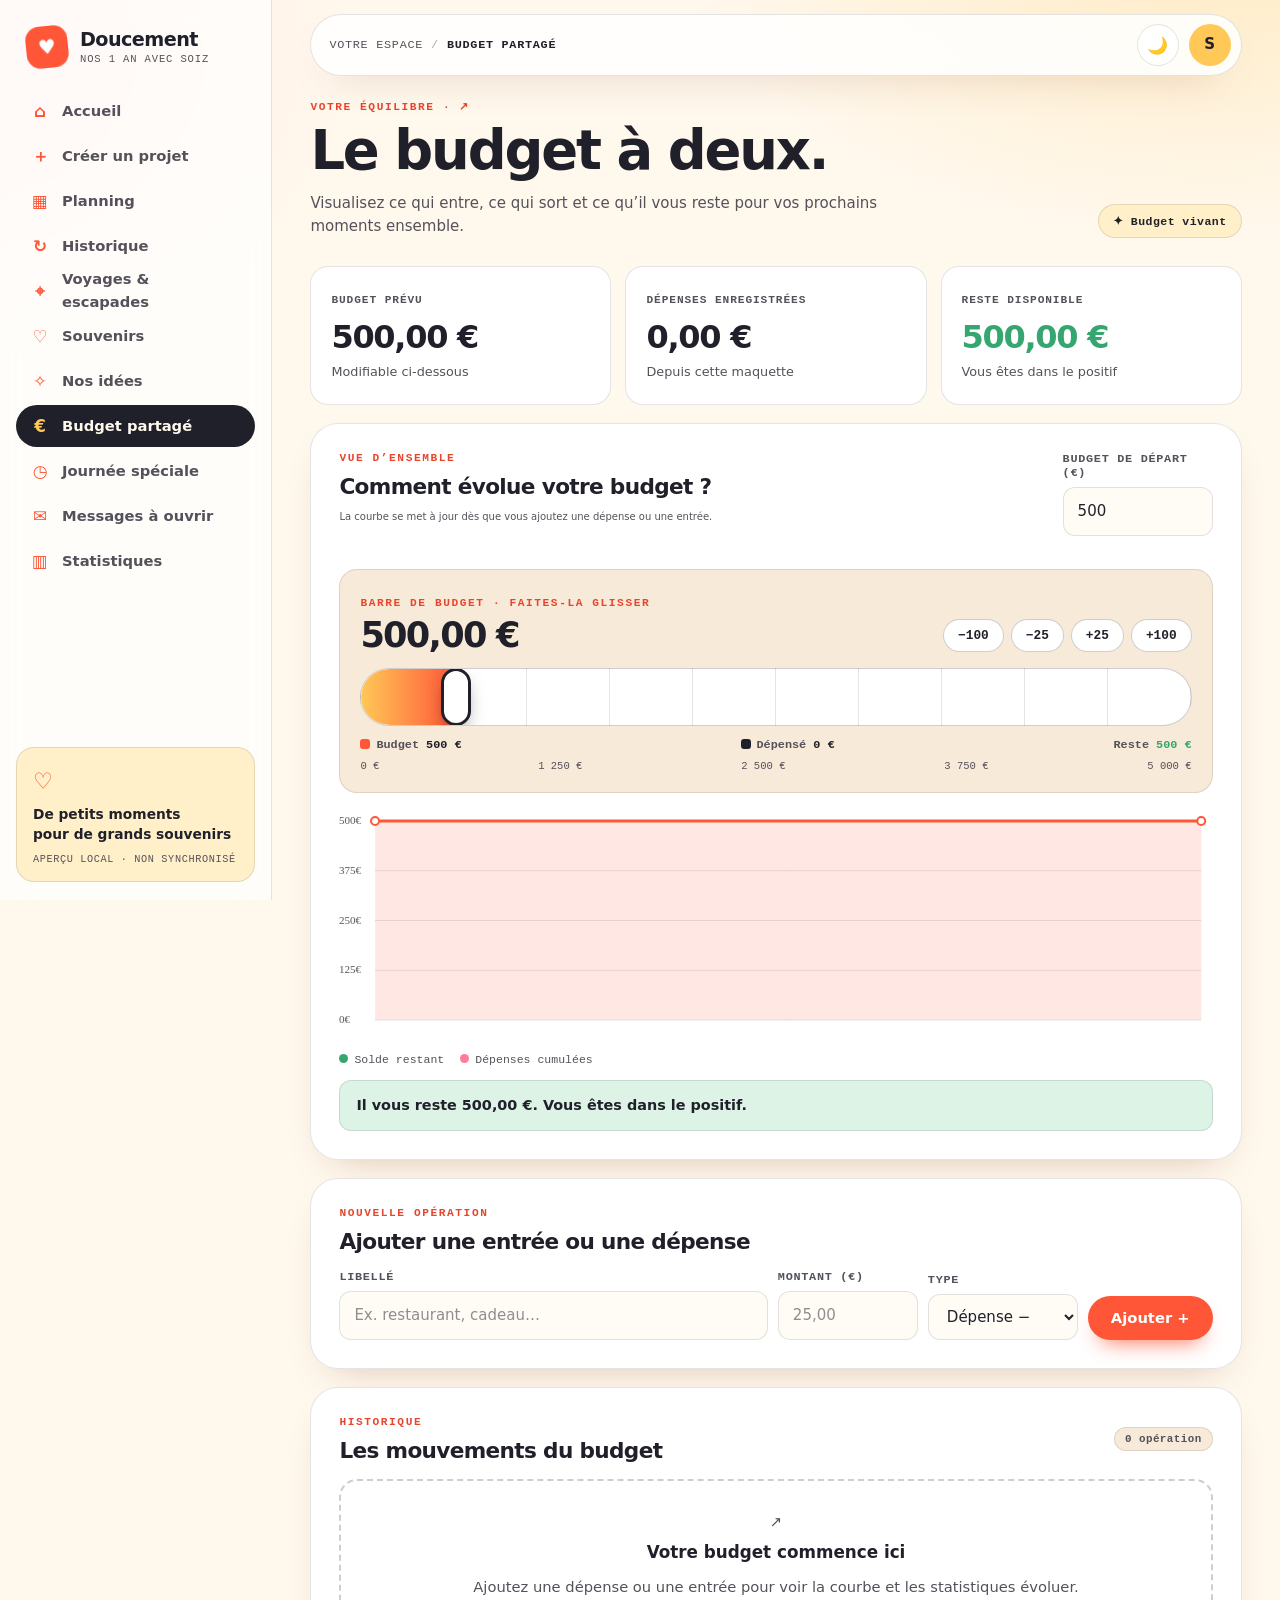
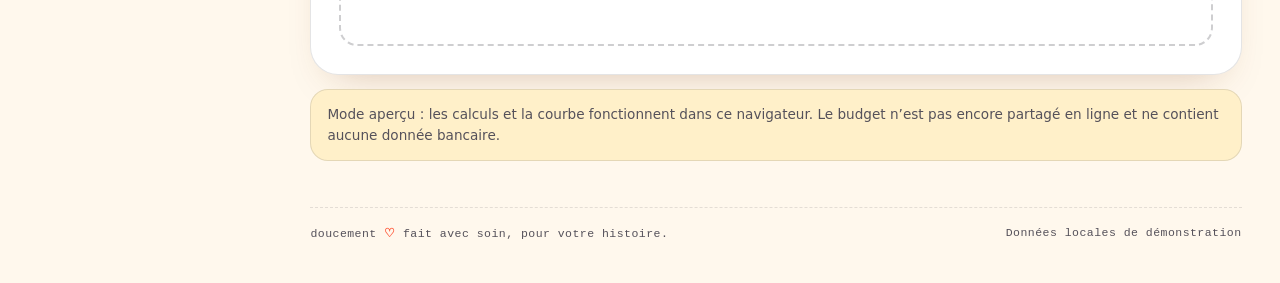
==== commit 0039a159: "Add files via upload" ====
--- a/budget.html
+++ b/budget.html
@@ -1 +1 @@
-<!doctype html><html lang="fr"><head><meta charset="utf-8"><meta name="viewport" content="width=device-width,initial-scale=1"><title>Budget partagé — Doucement</title><link rel="stylesheet" href="styles.css"></head><body><div class="app-shell"><aside class="sidebar" id="sidebar"><a class="brand" href="index.html"><span class="brand-mark">d.</span><span><b>doucement</b><small>NOTRE ESPACE À DEUX</small></span></a><div class="couple-switch"><div class="avatar-pair"><span>S</span><span>♡</span></div><div><b>Toi & Soiz</b><small>Notre petit univers</small></div></div><div class="nav-label">VOTRE ESPACE</div><nav class="nav"><a class="nav-link " href="index.html"><span>⌂</span>Vue d’ensemble</a><a class="nav-link " href="souvenirs.html"><span>✧</span>Souvenirs</a><a class="nav-link " href="idees.html"><span>✳</span>Nos idées</a><a class="nav-link " href="journee.html"><span>◷</span>Journée spéciale</a><a class="nav-link active" href="budget.html"><span>↗</span>Budget partagé</a><a class="nav-link " href="voyages.html"><span>⌖</span>Voyages & escapades</a><a class="nav-link " href="messages.html"><span>✉</span>Messages à ouvrir</a><a class="nav-link " href="stats.html"><span>▥</span>Nos statistiques</a><a class="nav-link " href="planning.html"><span>▦</span>Planning existant</a></nav><div class="sidebar-bottom"><div class="tiny-heart">♡</div><b>Les plus belles choses<br>se construisent doucement.</b><small>Un jour à la fois, ensemble.</small><div class="sync"><span></span> Aperçu local · non synchronisé</div></div></aside><main class="main"><header class="topbar"><button class="mobile-menu" id="menuBtn">☰</button><div class="breadcrumb"><a href="index.html">Votre espace</a><span>/</span><b>Budget partagé</b></div><div class="top-actions"><button class="icon-button theme-toggle" id="themeToggle" data-theme-toggle type="button" aria-label="Passer au mode sombre" title="Changer de thème">🌙</button><div class="top-avatar">S</div><div class="user-label"><b>Votre duo</b><small>Un espace rien qu’à vous</small></div></div></header><div class="page-content fade-in"><div class="page-title-row"><div><div class="eyebrow">VOTRE ÉQUILIBRE · ↗</div><h1>Le budget à deux.</h1><p>Visualisez ce qui entre, ce qui sort et ce qu’il vous reste pour vos prochains moments ensemble.</p></div><span class="page-badge">✦ Budget vivant</span></div><div class="budget-summary"><div class="metric"><span>Budget prévu</span><b id="budgetPlanned">500,00 €</b><small>Modifiable ci-dessous</small></div><div class="metric" id="spentMetric"><span>Dépenses enregistrées</span><b id="budgetSpent">0,00 €</b><small>Depuis cette maquette</small></div><div class="metric positive" id="balanceMetric"><span>Reste disponible</span><b id="budgetBalance">500,00 €</b><small id="balanceCaption">Vous êtes dans le positif</small></div></div><div class="budget-page"><section class="surface"><div class="budget-trend"><div><div class="eyebrow">VUE D’ENSEMBLE</div><h2>Comment évolue votre budget ?</h2><p class="muted" style="font-size:10px">La courbe se met à jour dès que vous ajoutez une dépense ou une entrée.</p></div><div class="field" style="max-width:150px"><label for="plannedInput">Budget de départ (€)</label><input type="number" id="plannedInput" value="500" min="0" step="10"><div class="budget-range-wrap"><div class="budget-range-head"><label for="plannedRange">Ajuster le budget avec le curseur</label><strong id="plannedRangeValue">500 €</strong></div><input class="budget-range" type="range" id="plannedRange" min="0" max="5000" step="25" value="500" aria-label="Budget prévu"><div class="budget-range-hints"><span>0 €</span><span>5 000 €</span></div></div></div></div><div class="chart-wrap"><canvas id="budgetChart" aria-label="Courbe d'évolution du budget"></canvas></div><div class="legend"><span>Solde restant</span><span>Dépenses cumulées</span></div><div id="budgetStatus" class="positive-note" style="margin-top:14px">Vous êtes dans le positif. Chaque ajout actualise le solde.</div></section><section class="surface"><div class="eyebrow">NOUVELLE OPÉRATION</div><h2 style="margin-top:8px">Ajouter une entrée ou une dépense</h2><form id="budgetForm"><div class="budget-add-row"><div class="field"><label for="expenseName">Libellé</label><input id="expenseName" required placeholder="Ex. restaurant, cadeau…"></div><div class="field"><label for="expenseAmount">Montant (€)</label><input id="expenseAmount" type="number" min="0.01" step="0.01" required placeholder="25,00"></div><div class="field"><label for="expenseType">Type</label><select id="expenseType"><option value="out">Dépense −</option><option value="in">Entrée +</option></select></div><button class="btn btn-primary" type="submit">Ajouter +</button></div></form></section><section class="surface"><div class="list-head"><div><div class="eyebrow">HISTORIQUE</div><h2>Les mouvements du budget</h2></div><span class="pill" id="transactionCount">0 opération</span></div><div id="transactions" class="transaction-list"><div class="empty-state">↗<b>Votre budget commence ici</b><p>Ajoutez une dépense ou une entrée pour voir la courbe et les statistiques évoluer.</p></div></div></section></div><div class="notice">Mode aperçu : les calculs et la courbe fonctionnent dans ce navigateur. Le budget n’est pas encore partagé en ligne et ne contient aucune donnée bancaire.</div><footer class="footer"><span>doucement <b>♡</b> fait avec soin, pour votre histoire.</span><span>Données locales de démonstration</span></footer></div></main></div><script src="studio.js"></script></body></html>+<!doctype html><html lang="fr"><head><meta charset="utf-8"><meta name="viewport" content="width=device-width,initial-scale=1,viewport-fit=cover"><meta name="theme-color" content="#fff8ed"><title>Budget partagé — Doucement</title><link rel="stylesheet" href="style.css"><script>try{document.documentElement.dataset.theme=localStorage.getItem("doucement.theme")||"light"}catch(e){}</script></head><body><div class="dashboard-shell"><aside class="dash-sidebar" id="sidebar"><a class="dash-brand" href="index.html"><span class="brand-heart">♥</span><span><strong>Doucement</strong><small>Nos 1 an avec Soiz</small></span></a><nav class="dash-nav"><a class="" href="index.html"><span>⌂</span>Accueil</a><a class="" href="projet.html"><span>＋</span>Créer un projet</a><a class="" href="planning.html"><span>▦</span>Planning</a><a class="" href="historique.html"><span>↻</span>Historique</a><a class="" href="voyages.html"><span>⌖</span>Voyages &amp; escapades</a><a class="" href="souvenirs.html"><span>♡</span>Souvenirs</a><a class="" href="idees.html"><span>✧</span>Nos idées</a><a class="active" href="budget.html"><span>€</span>Budget partagé</a><a class="" href="journee.html"><span>◷</span>Journée spéciale</a><a class="" href="messages.html"><span>✉</span>Messages à ouvrir</a><a class="" href="stats.html"><span>▥</span>Statistiques</a></nav><div class="dash-sidebar-note"><span>♡</span><p>De petits moments<br>pour de grands souvenirs</p><small>APERÇU LOCAL · NON SYNCHRONISÉ</small></div></aside><div class="sidebar-scrim" id="scrim"></div><main class="dash-main"><header class="dash-topbar"><button class="menu-btn" id="menuBtn" aria-label="Ouvrir le menu">☰</button><div class="crumbs"><a href="index.html">Votre espace</a><i>/</i><b>Budget partagé</b></div><button class="round-top-button" id="themeToggle" data-theme-toggle type="button" aria-label="Changer de thème" title="Changer de thème">🌙</button><div class="avatar">S</div></header><div class="page-wrap fade-in"><div class="page-title-row"><div><div class="eyebrow">VOTRE ÉQUILIBRE · ↗</div><h1>Le budget à deux.</h1><p>Visualisez ce qui entre, ce qui sort et ce qu’il vous reste pour vos prochains moments ensemble.</p></div><span class="page-badge">✦ Budget vivant</span></div><div class="budget-summary"><div class="metric"><span>Budget prévu</span><b id="budgetPlanned">500,00 €</b><small>Modifiable ci-dessous</small></div><div class="metric" id="spentMetric"><span>Dépenses enregistrées</span><b id="budgetSpent">0,00 €</b><small>Depuis cette maquette</small></div><div class="metric positive" id="balanceMetric"><span>Reste disponible</span><b id="budgetBalance">500,00 €</b><small id="balanceCaption">Vous êtes dans le positif</small></div></div><div class="budget-page"><section class="surface"><div class="budget-trend"><div><div class="eyebrow">VUE D’ENSEMBLE</div><h2>Comment évolue votre budget ?</h2><p class="muted" style="font-size:10px">La courbe se met à jour dès que vous ajoutez une dépense ou une entrée.</p></div><div class="field" style="max-width:150px"><label for="plannedInput">Budget de départ (€)</label><input type="number" id="plannedInput" value="500" min="0" step="10"></div></div><div class="budget-meter" id="budgetMeter"><div class="bm-head"><div><span class="eyebrow" style="margin:0">BARRE DE BUDGET · FAITES-LA GLISSER</span><strong id="plannedRangeValue">500 €</strong></div><div class="bm-steps"><button type="button" data-step="-100">−100</button><button type="button" data-step="-25">−25</button><button type="button" data-step="25">+25</button><button type="button" data-step="100">+100</button></div></div><div class="bm-track"><div class="bm-fill" id="bmFill"></div><div class="bm-spent" id="bmSpent"></div><input class="bm-range" type="range" id="plannedRange" min="0" max="5000" step="25" value="500" aria-label="Budget prévu"></div><div class="bm-legend"><span><i style="background:var(--orange)"></i>Budget <b id="bmBudgetTxt">500 €</b></span><span><i style="background:var(--ink)"></i>Dépensé <b id="bmSpentTxt">0 €</b></span><span>Reste <b id="bmLeftTxt">500 €</b></span></div><div class="bm-scale"><span>0 €</span><span>1 250 €</span><span>2 500 €</span><span>3 750 €</span><span>5 000 €</span></div></div><div class="chart-wrap"><canvas id="budgetChart" aria-label="Courbe d'évolution du budget"></canvas></div><div class="legend"><span>Solde restant</span><span>Dépenses cumulées</span></div><div id="budgetStatus" class="positive-note" style="margin-top:14px">Vous êtes dans le positif. Chaque ajout actualise le solde.</div></section><section class="surface"><div class="eyebrow">NOUVELLE OPÉRATION</div><h2 style="margin-top:8px">Ajouter une entrée ou une dépense</h2><form id="budgetForm"><div class="budget-add-row"><div class="field"><label for="expenseName">Libellé</label><input id="expenseName" required placeholder="Ex. restaurant, cadeau…"></div><div class="field"><label for="expenseAmount">Montant (€)</label><input id="expenseAmount" type="number" min="0.01" step="0.01" required placeholder="25,00"></div><div class="field"><label for="expenseType">Type</label><select id="expenseType"><option value="out">Dépense −</option><option value="in">Entrée +</option></select></div><button class="btn btn-primary" type="submit">Ajouter +</button></div></form></section><section class="surface"><div class="list-head"><div><div class="eyebrow">HISTORIQUE</div><h2>Les mouvements du budget</h2></div><span class="pill" id="transactionCount">0 opération</span></div><div id="transactions" class="transaction-list"><div class="empty-state">↗<b>Votre budget commence ici</b><p>Ajoutez une dépense ou une entrée pour voir la courbe et les statistiques évoluer.</p></div></div></section></div><div class="notice">Mode aperçu : les calculs et la courbe fonctionnent dans ce navigateur. Le budget n’est pas encore partagé en ligne et ne contient aucune donnée bancaire.</div><footer class="footer"><span>doucement <b>♡</b> fait avec soin, pour votre histoire.</span><span>Données locales de démonstration</span></footer></div></main></div><script src="studio.js" defer></script></body></html>
--- a/style.css
+++ b/style.css
@@ -0,0 +1,549 @@
+/* ==========================================================
+   Doucement — feuille de style unique (toutes les pages)
+   Polices et palette reprises de bjayilyaspcp.vercel.app
+   ========================================================== */
+@font-face{font-family:'DM Sans';font-weight:400;font-style:normal;font-display:swap;src:url('fonts/dm-sans-latin-400-normal.woff2') format('woff2')}
+@font-face{font-family:'DM Sans';font-weight:500;font-style:normal;font-display:swap;src:url('fonts/dm-sans-latin-500-normal.woff2') format('woff2')}
+@font-face{font-family:'DM Sans';font-weight:600;font-style:normal;font-display:swap;src:url('fonts/dm-sans-latin-600-normal.woff2') format('woff2')}
+@font-face{font-family:'DM Sans';font-weight:700;font-style:normal;font-display:swap;src:url('fonts/dm-sans-latin-700-normal.woff2') format('woff2')}
+@font-face{font-family:'Space Grotesk';font-weight:500;font-style:normal;font-display:swap;src:url('fonts/space-grotesk-latin-500-normal.woff2') format('woff2')}
+@font-face{font-family:'Space Grotesk';font-weight:600;font-style:normal;font-display:swap;src:url('fonts/space-grotesk-latin-600-normal.woff2') format('woff2')}
+@font-face{font-family:'Space Grotesk';font-weight:700;font-style:normal;font-display:swap;src:url('fonts/space-grotesk-latin-700-normal.woff2') format('woff2')}
+
+:root{
+  --cream:#fff8ed;--cream-2:#f8ead8;--card:#ffffff;--card-2:#fffcf6;
+  --ink:#20202a;--ink-2:#55515a;--line:rgba(32,32,42,.12);--line-strong:rgba(32,32,42,.22);
+  --orange:#ff5638;--orange-d:#e8462c;--pink:#ff7b9c;--pink-l:#ffd6df;--yellow:#ffc857;--purple:#9a72ff;--green:#35a66f;
+  --t-orange:#ffe3da;--t-pink:#ffe1e8;--t-yellow:#fff0c9;--t-purple:#ece4ff;--t-green:#dcf3e6;
+  --shadow:0 18px 40px -24px rgba(120,60,20,.35);--shadow-lg:0 26px 50px -22px rgba(120,60,20,.42);
+  --radius:28px;--r-md:18px;--r-sm:12px;
+  --font:'DM Sans',system-ui,-apple-system,'Segoe UI',sans-serif;
+  --display:'Space Grotesk','DM Sans',system-ui,sans-serif;
+  --mono:ui-monospace,'SFMono-Regular',Menlo,Consolas,monospace;
+  --maxw:1240px;
+  --ease:cubic-bezier(.2,.8,.2,1);
+  /* alias des anciens noms */
+  --bg:var(--cream);--paper:var(--card);--muted:var(--ink-2);--text:var(--ink);--border:var(--line);
+  --rose:var(--pink);--rose-light:var(--t-pink);--sage:var(--green);--sage-light:var(--t-green);
+  --lav:var(--purple);--lav-light:var(--t-purple);--peach:var(--yellow);--peach-light:var(--t-yellow);--teal:var(--orange);--deep:var(--ink);
+  color-scheme:light;
+}
+:root[data-theme="dark"]{
+  --cream:#16131b;--cream-2:#1d1923;--card:#211d28;--card-2:#262130;
+  --ink:#fff4e6;--ink-2:#c3bac9;--line:rgba(255,244,230,.14);--line-strong:rgba(255,244,230,.28);
+  --orange:#ff6a4d;--orange-d:#ff8468;--pink:#ff8fae;--pink-l:#5a2a3a;--yellow:#ffc857;--purple:#b093ff;--green:#4fc58b;
+  --t-orange:#43241f;--t-pink:#3f2230;--t-yellow:#3e3319;--t-purple:#2f2848;--t-green:#1f3a2e;
+  --shadow:0 18px 40px -24px rgba(0,0,0,.7);--shadow-lg:0 26px 50px -22px rgba(0,0,0,.8);
+  color-scheme:dark;
+}
+
+*{box-sizing:border-box}
+html{scroll-behavior:smooth}
+body{margin:0;min-height:100vh;color:var(--ink);font:400 15px/1.55 var(--font);
+  background:radial-gradient(900px 520px at 95% -8%,rgba(255,200,87,.28),transparent 60%),radial-gradient(760px 520px at -8% 6%,rgba(255,123,156,.16),transparent 60%),var(--cream);
+  background-attachment:fixed;-webkit-font-smoothing:antialiased}
+:root[data-theme="dark"] body{background:radial-gradient(900px 520px at 95% -8%,rgba(255,106,77,.12),transparent 60%),radial-gradient(760px 520px at -8% 6%,rgba(154,114,255,.12),transparent 60%),var(--cream)}
+a{color:inherit;text-decoration:none}
+button,input,textarea,select{font:inherit;color:inherit}
+button{cursor:pointer;-webkit-tap-highlight-color:transparent}
+h1,h2,h3,h4{font-family:var(--display);letter-spacing:-.025em;margin:0}
+::selection{background:var(--orange);color:#fff}
+:focus-visible{outline:3px solid color-mix(in srgb,var(--orange) 55%,transparent);outline-offset:2px}
+
+/* ---------- Coquille commune ---------- */
+.dashboard-shell{display:grid;grid-template-columns:272px minmax(0,1fr);min-height:100vh}
+.dash-sidebar{position:sticky;top:0;height:100vh;overflow-y:auto;padding:22px 16px 18px;display:flex;flex-direction:column;gap:4px;z-index:40;
+  background:color-mix(in srgb,var(--card) 72%,transparent);backdrop-filter:blur(16px);border-right:1.5px solid var(--line)}
+.dash-brand{display:flex;align-items:center;gap:12px;padding:4px 10px 18px}
+.brand-heart{width:42px;height:42px;border-radius:14px;display:grid;place-items:center;background:var(--orange);color:#fff;font-size:20px;transform:rotate(-6deg);transition:transform .4s var(--ease)}
+.dash-brand:hover .brand-heart{transform:rotate(8deg) scale(1.08)}
+.dash-brand strong{display:block;font:700 1.2rem var(--display);letter-spacing:-.03em;line-height:1.1}
+.dash-brand small{display:block;font:500 .66rem var(--mono);letter-spacing:.08em;text-transform:uppercase;color:var(--ink-2);margin-top:3px}
+.dash-nav{display:grid;gap:3px}
+.dash-nav a{display:flex;align-items:center;gap:12px;height:42px;padding:0 14px;border-radius:999px;font-weight:600;font-size:.92rem;color:var(--ink-2);transition:background .25s,color .25s,transform .3s var(--ease)}
+.dash-nav a span{width:20px;text-align:center;font-size:1.05rem;color:var(--orange);transition:transform .3s var(--ease)}
+.dash-nav a:hover{background:var(--cream-2);color:var(--ink);transform:translateX(4px)}
+.dash-nav a:hover span{transform:scale(1.2) rotate(-8deg)}
+.dash-nav a.active{background:var(--ink);color:var(--cream)}
+.dash-nav a.active span{color:var(--yellow)}
+.dash-nav a.cta{border:1.5px dashed var(--line-strong)}
+.dash-sidebar-note{margin-top:auto;padding:16px;border-radius:var(--r-md);background:var(--t-yellow);border:1.5px solid var(--line)}
+.dash-sidebar-note>span{font-size:1.4rem;color:var(--orange)}
+.dash-sidebar-note p{margin:6px 0 0;font:600 .86rem/1.45 var(--display)}
+.dash-sidebar-note small{display:block;margin-top:8px;font:500 .64rem var(--mono);letter-spacing:.06em;color:var(--ink-2)}
+
+.dash-main{min-width:0;padding:0 clamp(14px,3vw,40px) 40px;max-width:calc(var(--maxw) + 80px)}
+.dash-topbar{position:sticky;top:12px;z-index:30;margin:14px 0 24px;padding:9px 10px 9px 18px;display:flex;align-items:center;gap:10px;
+  background:color-mix(in srgb,var(--card) 84%,transparent);backdrop-filter:blur(16px);border:1.5px solid var(--line);border-radius:999px;box-shadow:var(--shadow)}
+.crumbs{flex:1;min-width:0;display:flex;align-items:center;gap:8px;font:500 .74rem var(--mono);letter-spacing:.06em;text-transform:uppercase;color:var(--ink-2);white-space:nowrap;overflow:hidden;text-overflow:ellipsis}
+.crumbs b{color:var(--ink)}
+.crumbs a:hover{color:var(--orange)}
+.crumbs i{font-style:normal;opacity:.5}
+.menu-btn{display:none;width:40px;height:40px;border-radius:50%;border:1.5px solid var(--line);background:var(--card);font-size:1.1rem}
+.dash-search{flex:1;min-width:0;display:flex;align-items:center;gap:8px;height:42px;padding:0 16px;border-radius:999px;background:var(--cream);border:1.5px solid var(--line);transition:border-color .2s,box-shadow .2s}
+.dash-search:focus-within{border-color:var(--orange);box-shadow:0 0 0 4px color-mix(in srgb,var(--orange) 18%,transparent)}
+.dash-search>span{color:var(--ink-2);font-size:1.05rem}
+.dash-search input{flex:1;min-width:0;border:0!important;outline:0!important;background:transparent!important;box-shadow:none!important;color:var(--ink);padding:0;height:100%}
+.dash-search input::placeholder{color:var(--ink-2);opacity:.8}
+.glass-button,.round-top-button,.avatar{border:1.5px solid var(--line);background:var(--card);color:var(--ink);border-radius:999px;height:42px;transition:transform .3s var(--ease),background .2s,border-color .2s}
+.glass-button{padding:0 16px;font-weight:600;font-size:.86rem;display:inline-flex;align-items:center;gap:8px;white-space:nowrap}
+.round-top-button{width:42px;display:grid;place-items:center;font-size:1.05rem;position:relative}
+.glass-button:hover,.round-top-button:hover{transform:translateY(-2px) rotate(-3deg);border-color:var(--orange);background:var(--t-orange)}
+.avatar{width:42px;display:grid;place-items:center;background:var(--yellow);color:#20202a;font-weight:700;border-color:transparent}
+.notification-button i{position:absolute;top:8px;right:9px;width:8px;height:8px;border-radius:50%;background:var(--orange)}
+
+.page-wrap{max-width:var(--maxw);margin:0 auto}
+.footer{margin:46px 0 0;padding-top:18px;border-top:1.5px dashed var(--line);display:flex;justify-content:space-between;gap:12px;flex-wrap:wrap;font:500 .72rem var(--mono);letter-spacing:.04em;color:var(--ink-2)}
+.footer b{color:var(--orange)}
+
+/* ---------- Entêtes de page ---------- */
+.eyebrow,.dash-overline{margin:0 0 10px;font:600 .7rem var(--mono);letter-spacing:.14em;text-transform:uppercase;color:var(--orange-d)}
+.page-head,.page-title-row{display:flex;justify-content:space-between;align-items:flex-end;gap:20px;margin:6px 0 28px;flex-wrap:wrap}
+.heading,.page-title-row h1{font:700 clamp(2.1rem,4.6vw,3.4rem)/1.04 var(--display);letter-spacing:-.04em;margin:0}
+.subheading,.page-title-row p{color:var(--ink-2);max-width:62ch;margin:12px 0 0}
+.page-badge{padding:9px 14px;border-radius:999px;background:var(--t-yellow);border:1.5px solid var(--line);font:600 .72rem var(--mono);letter-spacing:.04em;white-space:nowrap}
+.muted{color:var(--ink-2)}
+
+/* ---------- Boutons ---------- */
+.btn{display:inline-flex;align-items:center;justify-content:center;gap:9px;border:1.5px solid transparent;border-radius:999px;padding:12px 22px;font-weight:700;font-size:.92rem;line-height:1.2;
+  transition:transform .3s var(--ease),box-shadow .3s,background .2s;position:relative}
+.btn:hover{transform:translateY(-3px)}
+.btn:active{transform:translateY(0) scale(.97)}
+.btn-primary,.focus-start{background:var(--orange);color:#fff;box-shadow:0 12px 22px -12px var(--orange)}
+.btn-primary:hover,.focus-start:hover{background:var(--orange-d);box-shadow:0 16px 26px -12px var(--orange)}
+.btn-soft,.btn-light{background:var(--t-pink);color:var(--ink);border-color:var(--line)}
+.btn-plain,.btn-ghost{background:var(--card);border-color:var(--line);color:var(--ink)}
+.btn-plain:hover,.btn-ghost:hover{border-color:var(--orange)}
+.btn-danger{background:var(--t-orange);color:var(--orange-d)}
+.btn[type=submit] span{transition:transform .3s var(--ease)}
+.btn:hover span{transform:translate(2px,-2px)}
+.icon-btn,.mini-action,.round-action{border:1.5px solid var(--line);background:var(--card);border-radius:999px;min-width:34px;height:34px;padding:0 10px;display:inline-grid;place-items:center;color:var(--ink-2);transition:transform .3s var(--ease),background .2s,color .2s}
+.icon-btn:hover,.mini-action:hover,.round-action:hover{background:var(--orange);color:#fff;border-color:var(--orange);transform:scale(1.1) rotate(-6deg)}
+
+/* ---------- Cartes (base commune) ---------- */
+.surface,.panel,.metric,.stat,.entry-card,.transaction,.task-card,.dash-task,.project-card,.form-card,.calendar-wrap,.dash-calendar-card,
+.dash-task-section,.quick-add-card,.focus-card,.dash-progress-card,.daily-schedule,.calendar-shell,.builder-task,.map-box{
+  background:var(--card);border:1.5px solid var(--line);border-radius:var(--radius);box-shadow:var(--shadow);min-width:0}
+.surface,.panel,.form-card,.calendar-wrap{padding:clamp(18px,2.4vw,28px)}
+.surface h2,.panel h2,.section-title,.panel-head h2{font:700 1.35rem var(--display);letter-spacing:-.03em}
+.entry-card,.transaction,.task-card,.dash-task,.project-card,.metric,.stat,.surface .surface{border-radius:var(--r-md);box-shadow:none}
+
+/* mouvement au survol */
+.metric,.stat,.entry-card,.transaction,.task-card,.dash-task,.project-card,.surface,.panel,.dash-progress-card,.quick-add-card,.focus-card,.dash-calendar-card,.tip-card,.history-card,.schedule-item,.stop,.map-result{
+  transition:transform .4s var(--ease),box-shadow .4s var(--ease),border-color .25s}
+.metric:hover,.stat:hover,.entry-card:hover,.transaction:hover,.task-card:hover,.dash-task:hover,.project-card:hover,.stop:hover,.map-result:hover,.schedule-item:hover{transform:translateY(-4px) rotate(-.4deg);box-shadow:var(--shadow-lg);border-color:var(--line-strong)}
+.surface:hover,.panel:hover,.dash-progress-card:hover,.quick-add-card:hover,.focus-card:hover,.dash-calendar-card:hover,.tip-card:hover{transform:translateY(-3px);box-shadow:var(--shadow-lg)}
+.form-card:hover,.calendar-wrap:hover,.map-box:hover,.surface:has(form):hover,.surface:has(canvas):hover{transform:none}
+
+/* apparition en cascade */
+@keyframes rise{from{opacity:0;transform:translateY(16px)}to{opacity:1;transform:none}}
+.page-wrap>*,.dash-columns>div>*,.dash-right>*,.content-grid>*,.budget-summary>*,.stats-grid>*,.feature-grid>*{animation:rise .6s var(--ease) both}
+.page-wrap>*:nth-child(2),.dash-center>*:nth-child(2),.content-grid>*:nth-child(2),.budget-summary>*:nth-child(2){animation-delay:.07s}
+.page-wrap>*:nth-child(3),.dash-center>*:nth-child(3),.budget-summary>*:nth-child(3){animation-delay:.14s}
+.page-wrap>*:nth-child(4),.dash-center>*:nth-child(4){animation-delay:.21s}
+.page-wrap>*:nth-child(n+5){animation-delay:.28s}
+.fade-in{animation:rise .5s var(--ease) both}
+
+/* ---------- Formulaires ---------- */
+.field{display:grid;gap:7px;margin-bottom:15px;min-width:0}
+.form-grid .field,.field-grid .field,.builder-grid .field,.budget-add-row .field{margin-bottom:0}
+.field label,.field>span{font:600 .74rem var(--mono);letter-spacing:.06em;text-transform:uppercase;color:var(--ink-2)}
+.field input,.field textarea,.field select,.history-tools input,.history-tools select,.spotify-config input,.note-box textarea,select#projectPicker{
+  width:100%;min-width:0;border:1.5px solid var(--line);background:var(--card-2);color:var(--ink);border-radius:var(--r-sm);padding:12px 14px;outline:none;transition:border-color .2s,box-shadow .2s,background .2s}
+.field input:focus,.field textarea:focus,.field select:focus,.history-tools input:focus,.spotify-config input:focus{border-color:var(--orange);box-shadow:0 0 0 4px color-mix(in srgb,var(--orange) 18%,transparent)}
+.field textarea{resize:vertical;min-height:96px}
+input::placeholder,textarea::placeholder{color:var(--ink-2);opacity:.65}
+.field small,.hint{font-size:.82rem;color:var(--ink-2)}
+.hint{margin:0 0 16px}
+.form-grid,.field-grid{display:grid;grid-template-columns:repeat(2,minmax(0,1fr));gap:14px}
+.field.full{grid-column:1/-1}
+.form-actions{display:flex;gap:10px;flex-wrap:wrap;margin-top:18px}
+input[type=checkbox].task-check{appearance:none;width:24px;height:24px;border:2px solid var(--line-strong);border-radius:8px;background:var(--card);flex:none;margin:2px 0 0;display:grid;place-items:center;cursor:pointer;transition:transform .25s var(--ease),background .2s}
+.task-check:hover{transform:scale(1.15) rotate(-6deg)}
+.task-check:checked{background:var(--green);border-color:var(--green)}
+.task-check:checked:after{content:'✓';color:#fff;font-weight:700;font-size:.9rem}
+.form-layout{display:grid;grid-template-columns:minmax(0,1fr) 320px;gap:20px;align-items:start}
+.form-section+.form-section{border-top:1.5px dashed var(--line);padding-top:24px;margin-top:26px}
+.form-section h2{font:700 1.15rem var(--display);margin:0 0 5px}
+.task-builder{display:grid;gap:12px;margin-bottom:12px}
+.builder-task{padding:16px;border-radius:var(--r-md);box-shadow:none;background:var(--card-2)}
+.builder-head{display:flex;align-items:center;justify-content:space-between;gap:10px;margin-bottom:12px}
+.builder-grid{display:grid;grid-template-columns:1fr 1fr;gap:12px}
+.builder-grid .wide{grid-column:1/-1}
+.form-side{display:grid;gap:14px;position:sticky;top:90px}
+.tip-card{padding:22px;border-radius:var(--r-md);background:var(--t-green);border:1.5px solid var(--line)}
+.tip-card.pink{background:var(--t-pink)}
+.tip-card h3{font:700 1.05rem var(--display);margin:0 0 8px}
+.tip-card p{margin:0;font-size:.9rem;color:var(--ink-2)}
+.notice{margin-top:14px;padding:14px 16px;border-radius:var(--r-md);background:var(--t-yellow);border:1.5px solid var(--line);font-size:.85rem;color:var(--ink-2)}
+.note-box{background:var(--t-yellow);border:1.5px solid var(--line);border-radius:var(--r-md);padding:17px;margin-top:18px}
+
+/* ---------- Pastilles / listes ---------- */
+.pill,.status-label,.soft-chip,.schedule-badge,.time-chip{display:inline-flex;align-items:center;gap:5px;font:600 .68rem var(--mono);letter-spacing:.04em;padding:5px 10px;border-radius:999px;background:var(--cream-2);color:var(--ink-2);border:1px solid var(--line)}
+.pill.time,.time-chip{background:var(--t-purple);color:var(--ink)}
+.pill.late,.pill.red{background:var(--t-orange);color:var(--orange-d)}
+.pill.done,.status-label{background:var(--t-green);color:var(--ink)}
+.status-label.archived{background:var(--t-purple)}
+.entry-list,.transaction-list,.task-list,.project-list{display:grid;gap:12px}
+.entry-card{padding:15px;display:flex;gap:13px;align-items:flex-start}
+.entry-symbol,.transaction-icon,.project-emoji{width:44px;height:44px;flex:none;border-radius:14px;background:var(--t-pink);display:grid;place-items:center;font-size:1.25rem}
+.entry-body{min-width:0;flex:1}
+.entry-body b{display:block;font:700 1rem var(--display)}
+.entry-body p{margin:5px 0;color:var(--ink-2);font-size:.9rem}
+.entry-meta{font:500 .7rem var(--mono);color:var(--ink-2)}
+.list-head{display:flex;justify-content:space-between;align-items:center;gap:12px;margin-bottom:16px;flex-wrap:wrap}
+.list-head h2{margin:0}
+.empty,.empty-state,.dash-empty,.schedule-empty{padding:30px 16px;text-align:center;color:var(--ink-2);border:2px dashed var(--line-strong);border-radius:var(--r-md);font-size:.92rem}
+.empty b,.empty-state b,.empty h3{display:block;color:var(--ink);font:700 1.05rem var(--display);margin:8px 0}
+.empty-emoji{font-size:2rem}
+.empty p{margin:5px auto 14px;max-width:38ch}
+.dash-empty a{color:var(--orange-d);font-weight:700}
+.content-grid{display:grid;grid-template-columns:minmax(0,1.3fr) minmax(280px,.9fr);gap:20px;align-items:start}
+.stats-grid{display:grid;grid-template-columns:repeat(2,minmax(0,1fr));gap:14px;margin-bottom:14px}
+.stat-large{font:700 2.2rem var(--display);margin:8px 0;letter-spacing:-.04em}
+.stats{display:grid;grid-template-columns:repeat(3,minmax(0,1fr));gap:14px;margin:22px 0}
+.progress{height:10px;background:var(--cream-2);border-radius:99px;overflow:hidden;margin-top:12px;border:1px solid var(--line)}
+.progress span{display:block;height:100%;width:40%;background:linear-gradient(90deg,var(--orange),var(--yellow));border-radius:99px;transition:width .9s var(--ease)}
+.filter-row,.quick-filters,.map-filter{display:flex;gap:7px;flex-wrap:wrap}
+.filter-chip,.map-filter button{border:1.5px solid var(--line);background:var(--card);border-radius:999px;padding:8px 15px;font-weight:600;font-size:.82rem;transition:transform .3s var(--ease),background .2s}
+.filter-chip:hover,.map-filter button:hover{transform:translateY(-3px) rotate(-2deg)}
+.filter-chip.active,.map-filter button.active{background:var(--ink);color:var(--cream);border-color:var(--ink)}
+.letter-preview,.idea-prompt{padding:18px;border-radius:var(--r-md);background:var(--t-purple);border:1.5px solid var(--line);margin-bottom:14px;display:grid;gap:4px}
+.idea-prompt{background:var(--t-green)}
+.letter-preview>span{font-size:1.6rem}
+
+/* ---------- Projets / historique / tâches ---------- */
+.project-card{padding:16px;display:flex;align-items:center;gap:14px}
+.project-info{flex:1;min-width:0}
+.project-info h3{font:700 1.05rem var(--display);overflow-wrap:anywhere}
+.project-info p{margin:4px 0 0;color:var(--ink-2);font-size:.88rem}
+.project-arrow{font-size:1.4rem;color:var(--orange);transition:transform .3s var(--ease)}
+.project-card:hover .project-arrow{transform:translateX(6px)}
+.history-grid{display:grid;grid-template-columns:repeat(2,minmax(0,1fr));gap:18px}
+.grid{display:grid;gap:18px}
+.history-card{display:flex;flex-direction:column;gap:12px}
+.history-actions{display:flex;gap:8px;flex-wrap:wrap}
+.history-actions .btn{flex:1;padding:10px 14px}
+.history-tools{display:flex;gap:10px;flex-wrap:wrap;margin:0 0 20px}
+.history-tools input{flex:1;min-width:200px;width:auto}
+.history-tools select{width:auto}
+.task-card{padding:15px 16px;display:flex;gap:13px;align-items:flex-start}
+.task-main{flex:1;min-width:0}
+.task-main h3{font:700 1rem var(--display);overflow-wrap:anywhere}
+.task-main p,.task-address{margin:4px 0 0;font-size:.88rem;color:var(--ink-2);overflow-wrap:anywhere}
+.task-address a{color:var(--orange-d);text-decoration:underline;text-underline-offset:3px}
+.task-card.done h3,.dash-task.done h3{text-decoration:line-through;opacity:.55}
+.task-meta,.dash-task-meta{display:flex;gap:7px;flex-wrap:wrap;margin-top:9px;align-items:center}
+.task-actions{display:flex;gap:6px}
+.panel-head{display:flex;justify-content:space-between;align-items:center;gap:12px;margin-bottom:16px}
+
+/* ---------- Calendrier (page planning) ---------- */
+.calendar-top{display:flex;align-items:center;justify-content:space-between;gap:14px;margin-bottom:18px;flex-wrap:wrap}
+.month-switch{display:flex;align-items:center;gap:8px}
+.month-switch h2{font:700 1.2rem var(--display);min-width:170px;text-align:center;text-transform:capitalize}
+.month-switch button{height:40px;min-width:40px;border:1.5px solid var(--line);border-radius:999px;background:var(--card);transition:transform .3s var(--ease),background .2s}
+.month-switch button:hover{background:var(--orange);color:#fff;transform:scale(1.1)}
+.calendar-wrap .calendar-grid{display:grid;grid-template-columns:repeat(7,minmax(0,1fr));gap:6px}
+.weekday{text-align:center;font:600 .7rem var(--mono);letter-spacing:.08em;text-transform:uppercase;color:var(--ink-2);padding:8px 0}
+.day{min-height:84px;padding:9px 8px;border:1.5px solid var(--line);border-radius:var(--r-sm);background:var(--card-2);text-align:left;color:var(--ink);transition:transform .3s var(--ease),border-color .2s,background .2s,box-shadow .3s}
+.day:hover{transform:translateY(-4px) scale(1.03);border-color:var(--orange);box-shadow:var(--shadow)}
+.day.other{opacity:.4;background:transparent}
+.day.today{border-color:var(--orange);box-shadow:inset 0 0 0 1px var(--orange)}
+.day.selected{background:var(--orange);color:#fff;border-color:var(--orange)}
+.day.selected .day-count{color:#ffffffcc}
+.day-num{font:700 .9rem var(--display)}
+.day-dots{display:flex;gap:3px;flex-wrap:wrap;margin-top:8px}
+.day-dot{width:7px;height:7px;border-radius:50%;background:var(--green)}
+.day-dot.pink{background:var(--pink)}
+.day.selected .day-dot{background:#fff}
+.day-count{font-size:.68rem;color:var(--ink-2);margin-top:3px}
+.agenda{margin-top:22px}
+.agenda-date{margin:-6px 0 14px;color:var(--ink-2);text-transform:capitalize}
+.route-stops ol{list-style:none;margin:0;padding:0;display:grid;gap:10px;counter-reset:route}
+.route-stops li{counter-increment:route;position:relative;padding:12px 14px 12px 52px;border:1.5px solid var(--line);border-radius:var(--r-sm);background:var(--card-2)}
+.route-stops li::before{content:counter(route);position:absolute;left:14px;top:12px;width:26px;height:26px;display:grid;place-items:center;border-radius:50%;background:var(--orange);color:#fff;font-weight:700;font-size:.85rem}
+.route-stops li span,.route-stops li small{display:block}
+.route-stops li small,.empty-route{color:var(--ink-2)}
+.empty-route{padding:14px;border-radius:var(--r-sm);background:var(--cream-2)}
+.route-map{margin:14px 0 18px;overflow:hidden;border-radius:var(--r-md);border:1.5px solid var(--line)}
+.route-leaflet-map{height:340px;width:100%;z-index:0}
+.route-summary{margin:0;padding:10px 14px;background:var(--t-pink);font-size:.9rem}
+
+/* ---------- Calendrier (module journée) ---------- */
+.calendar-shell{padding:16px;box-shadow:none;border-radius:var(--r-md)}
+.calendar-head{display:flex;align-items:center;justify-content:space-between;margin-bottom:12px}
+.calendar-head b{font:700 1.1rem var(--display);text-transform:capitalize}
+.calendar-head button{border:1.5px solid var(--line);background:var(--card);border-radius:50%;width:34px;height:34px}
+.calendar-head button:hover{background:var(--orange);color:#fff}
+.calendar-shell .calendar-grid{display:grid;grid-template-columns:repeat(7,1fr);gap:4px}
+.calendar-shell .calendar-grid span{font:600 .68rem var(--mono);text-align:center;color:var(--ink-2);padding:6px 0}
+.calendar-shell .calendar-grid button{border:0;background:transparent;border-radius:10px;padding:9px 0;font-size:.85rem;transition:transform .25s var(--ease),background .2s}
+.calendar-shell .calendar-grid button:hover{background:var(--t-orange);transform:scale(1.15)}
+.calendar-shell .calendar-grid button.selected{background:var(--orange);color:#fff}
+.calendar-shell .calendar-grid button.muted-day{opacity:.2}
+
+/* ---------- Accueil ---------- */
+.dash-columns{display:grid;grid-template-columns:minmax(0,1fr) 360px;gap:22px;align-items:start;max-width:var(--maxw);margin:0 auto}
+.dash-center,.dash-right{display:grid;gap:22px;min-width:0}
+.dash-welcome{position:relative;min-height:380px;overflow:hidden;border-radius:var(--radius);border:1.5px solid var(--line);background:var(--t-yellow);box-shadow:var(--shadow)}
+.welcome-copy{position:relative;z-index:3;padding:30px 30px 0;max-width:92%}
+.welcome-copy h1{font:700 clamp(2rem,3.4vw,3.1rem)/1.05 var(--display);letter-spacing:-.045em;margin:0 0 10px}
+.welcome-copy h1 span{color:var(--orange);display:inline-block;animation:beat 1.8s ease-in-out infinite}
+@keyframes beat{0%,100%{transform:scale(1)}50%{transform:scale(1.18) rotate(-6deg)}}
+.welcome-copy>p:not(.dash-overline){margin:0;color:var(--ink-2);max-width:48ch}
+.welcome-progress-label{display:flex;justify-content:space-between;gap:12px;margin:18px 0 8px;font:600 .72rem var(--mono);letter-spacing:.04em;max-width:420px}
+.welcome-progress{height:12px;max-width:420px;border-radius:99px;background:#ffffff99;border:1.5px solid var(--line);overflow:hidden}
+.welcome-progress span{display:block;height:100%;background:var(--orange);border-radius:99px;transition:width 1s var(--ease)}
+.welcome-landscape{position:absolute;inset:170px 0 0;overflow:hidden;background:linear-gradient(180deg,#ffd9a8 0%,#ffb78a 55%,#ff8f73 100%)}
+:root[data-theme="dark"] .welcome-landscape{background:linear-gradient(180deg,#5a3a6b 0%,#8a4a63 55%,#b85a55 100%)}
+:root[data-theme="dark"] .dash-welcome{background:var(--t-purple)}
+.welcome-landscape:before{content:'';position:absolute;left:-5%;right:-5%;top:18%;height:40%;background:#ffffff55;clip-path:polygon(0 75%,7% 45%,13% 63%,22% 20%,31% 63%,41% 35%,53% 67%,63% 22%,72% 55%,81% 18%,90% 58%,100% 30%,100% 100%,0 100%)}
+.sun{position:absolute;width:78px;height:78px;right:19%;top:5%;border-radius:50%;background:#fff3c2;box-shadow:0 0 0 14px #fff3c244;animation:sun 6s ease-in-out infinite}
+@keyframes sun{50%{transform:translateY(8px) scale(1.06)}}
+.mountain{position:absolute;bottom:18%;width:120%;height:53%;left:-8%;border-radius:50% 50% 0 0}
+.mountain-back{background:linear-gradient(160deg,#e9707a,#f08a7c);transform:rotate(-5deg);bottom:11%}
+.mountain-front{background:linear-gradient(170deg,#c8465a,#e06a64);height:38%;bottom:-2%;transform:rotate(4deg)}
+.tree{position:absolute;bottom:8%;width:0;height:0;border-left:25px solid transparent;border-right:25px solid transparent;border-bottom:130px solid #7a2c4a;transform-origin:bottom center;animation:sway 5s ease-in-out infinite}
+@keyframes sway{50%{transform:rotate(1.6deg)}}
+.tree:after{content:'';position:absolute;left:-5px;top:120px;width:10px;height:30px;background:#5a2036}
+.tree-one{left:12%}.tree-two{left:26%;border-bottom-color:#ffc857;animation-delay:-2s}.tree-three{right:13%;border-bottom-color:#8d3156;animation-delay:-1s}
+.bird{position:absolute;z-index:2;color:var(--ink);font-size:2.2rem;animation:fly 7s ease-in-out infinite}
+.bird-one{right:27%;top:7%}.bird-two{right:17%;top:18%;font-size:1.5rem;animation-delay:-3s}
+@keyframes fly{0%,100%{transform:translate(0,0) rotate(-20deg)}50%{transform:translate(-18px,8px) rotate(-12deg)}}
+.up-next{position:absolute;z-index:4;right:4%;bottom:12%;width:min(300px,58%);padding:15px 18px;border:1.5px solid var(--line);border-radius:var(--r-md);background:var(--card);box-shadow:var(--shadow-lg);display:grid;gap:6px;transition:transform .4s var(--ease)}
+.up-next:hover{transform:translateY(-5px) rotate(-1.5deg)}
+.up-next small{font:600 .64rem var(--mono);letter-spacing:.12em;color:var(--orange-d)}
+.up-next strong{font:700 1rem var(--display);line-height:1.25}
+.up-next span{font-size:.78rem;color:var(--ink-2)}
+
+.quick-add-card{padding:16px;display:grid;gap:14px}
+.quick-add{display:flex;align-items:center;gap:12px;padding:10px 12px;border-radius:999px;background:var(--cream);border:1.5px dashed var(--line-strong);transition:border-color .2s,transform .3s var(--ease)}
+.quick-add:hover{border-color:var(--orange);transform:translateX(4px)}
+.quick-add>span:first-child{width:34px;height:34px;border-radius:50%;background:var(--orange);color:#fff;display:grid;place-items:center;font-size:1.2rem}
+.quick-add>span:nth-child(2){flex:1;color:var(--ink-2)}
+.quick-add b{color:var(--orange)}
+.dash-task-section,.daily-schedule{padding:clamp(18px,2.4vw,26px)}
+.dash-section-heading{display:flex;justify-content:space-between;align-items:flex-end;gap:12px;margin-bottom:16px;flex-wrap:wrap}
+.dash-section-heading h2{font:700 1.45rem var(--display)}
+.dash-section-heading p{margin:4px 0 0;color:var(--ink-2);text-transform:capitalize;font-size:.9rem}
+.dash-section-heading>a{font:600 .8rem var(--mono);color:var(--orange-d)}
+.dash-task-list{display:grid;gap:12px}
+.dash-task{display:flex;align-items:flex-start;gap:13px;padding:15px 16px}
+.dash-task-content{flex:1;min-width:0}
+.dash-task-content h3{font:700 1rem var(--display)}
+.dash-task-content p{margin:4px 0 0;color:var(--ink-2);font-size:.88rem}
+.dash-address{display:inline-block;margin-top:4px;font-size:.82rem;color:var(--orange-d)}
+.category-dot{width:7px;height:7px;border-radius:50%;background:var(--pink)}
+
+.dash-calendar-card{padding:20px}
+.dash-calendar-head{display:flex;align-items:center;justify-content:space-between;gap:10px;margin-bottom:14px;text-align:center}
+.dash-calendar-head h2{font:700 1.15rem var(--display);text-transform:capitalize}
+.dash-calendar-head small{color:var(--ink-2);font-size:.76rem}
+.calendar-arrow{width:38px;height:38px;border-radius:50%;border:1.5px solid var(--line);background:var(--card);transition:transform .3s var(--ease),background .2s}
+.calendar-arrow:hover{background:var(--orange);color:#fff;transform:scale(1.12)}
+.dash-weekdays,.dash-calendar-grid{display:grid;grid-template-columns:repeat(7,1fr);gap:4px;text-align:center}
+.dash-weekdays span{font:600 .64rem var(--mono);letter-spacing:.06em;text-transform:uppercase;color:var(--ink-2);padding:6px 0}
+.dash-day{aspect-ratio:1;border:0;background:transparent;border-radius:14px;display:flex;flex-direction:column;align-items:center;justify-content:center;gap:3px;font-weight:600;font-size:.88rem;transition:transform .3s var(--ease),background .2s}
+.dash-day:hover{background:var(--t-orange);transform:scale(1.14) rotate(-3deg)}
+.dash-day.muted-day{opacity:.3}
+.dash-day.today-day:not(.selected-day){box-shadow:inset 0 0 0 2px var(--orange)}
+.dash-day.selected-day{background:var(--orange);color:#fff;box-shadow:0 10px 18px -8px var(--orange)}
+.day-dots{display:flex;gap:3px;height:6px}
+.day-dots b{width:5px;height:5px;border-radius:50%;background:var(--pink)}
+.selected-day .day-dots b{background:#fff}
+.calendar-legend{display:flex;gap:16px;margin-top:14px;padding-top:12px;border-top:1.5px dashed var(--line);font:500 .7rem var(--mono);color:var(--ink-2)}
+.pink-dot,.green-dot,.purple-dot,.blue-dot{display:inline-block;width:8px;height:8px;border-radius:50%;margin-right:5px}
+.pink-dot{background:var(--pink)}.green-dot{background:var(--green)}.purple-dot{background:var(--purple)}.blue-dot{background:#5aa7ff}
+
+.focus-card{padding:20px 20px 18px;overflow:hidden}
+.focus-head{display:flex;gap:12px;align-items:center}
+.focus-leaf{width:42px;height:42px;border-radius:14px;background:var(--t-green);display:grid;place-items:center;color:var(--green);font-size:1.3rem}
+.focus-head h2{font:700 1.05rem var(--display)}
+.focus-head p{margin:2px 0 0;color:var(--ink-2);font-size:.82rem}
+.focus-scene{position:relative;min-height:230px;margin:14px -20px 0;overflow:hidden;background:linear-gradient(180deg,#ffe3a8 0%,#ffc29a 60%,#ff9b80 100%);display:grid;justify-items:center;align-content:start;gap:14px;padding-top:26px}
+:root[data-theme="dark"] .focus-scene{background:linear-gradient(180deg,#4a3566 0%,#7a4466 60%,#b0555c 100%)}
+.focus-duration{position:relative;z-index:3;display:flex;align-items:center;gap:14px}
+.focus-duration button{width:38px;height:38px;border-radius:50%;border:1.5px solid var(--line-strong);background:var(--card);font-size:1.1rem;transition:transform .3s var(--ease)}
+.focus-duration button:hover{transform:scale(1.15) rotate(-8deg)}
+.focus-duration strong{font:700 2rem var(--display);color:#20202a;min-width:100px;text-align:center;letter-spacing:-.03em}
+:root[data-theme="dark"] .focus-duration strong{color:#fff4e6}
+.focus-start{position:relative;z-index:3;border:0;border-radius:999px;padding:11px 24px;font-weight:700}
+.forest-layer{position:absolute;bottom:-20px;width:125%;height:46%;left:-10%;background:#8d3156;clip-path:polygon(0 100%,0 64%,5% 64%,7% 25%,9% 64%,12% 64%,14% 7%,16% 64%,20% 64%,23% 36%,26% 64%,30% 64%,33% 0,36% 64%,40% 64%,44% 25%,47% 64%,52% 64%,56% 8%,59% 64%,64% 64%,68% 30%,71% 64%,76% 64%,81% 0,84% 64%,89% 64%,92% 23%,95% 64%,100% 64%,100% 100%)}
+.forest-back{bottom:-9px;height:40%;background:#d65c6c;opacity:.9;transform:scaleX(-1)}
+.focus-caption{margin:14px 0 0;text-align:center;font-size:.85rem;color:var(--ink-2)}
+.spotify-widget{margin-top:16px;padding:14px;border-radius:var(--r-md);background:var(--cream-2);border:1.5px solid var(--line)}
+.spotify-heading{display:flex;gap:10px;align-items:center;margin-bottom:10px}
+.spotify-heading>span{width:34px;height:34px;border-radius:50%;background:var(--green);color:#fff;display:grid;place-items:center}
+.spotify-heading strong{display:block;font:700 .92rem var(--display)}
+.spotify-heading small,.spotify-hint{color:var(--ink-2);font-size:.78rem}
+.spotify-config{display:flex;gap:8px}
+.spotify-config button{border:0;border-radius:var(--r-sm);background:var(--ink);color:var(--cream);padding:0 14px;font-weight:700}
+.spotify-widget iframe{margin-top:10px}
+.dash-progress-card{padding:18px 20px;display:flex;align-items:center;justify-content:space-between;gap:12px;background:var(--t-pink)}
+.dash-progress-card>div{display:flex;align-items:center;gap:14px}
+.dash-progress-card>div>span{font-size:1.5rem;color:var(--orange)}
+.dash-progress-card strong{display:block;font:700 2rem/1 var(--display)}
+.dash-progress-card small{color:var(--ink-2)}
+.dash-progress-card>a{font:600 .8rem var(--mono);color:var(--orange-d)}
+
+/* ---------- Emploi du temps dynamique ---------- */
+.schedule-item{display:grid;grid-template-columns:78px 22px minmax(0,1fr);gap:10px;align-items:stretch;padding:4px 0}
+.schedule-time{text-align:right}
+.schedule-time strong{display:block;font:700 1rem var(--display)}
+.schedule-time span{font:500 .7rem var(--mono);color:var(--ink-2)}
+.schedule-line{position:relative}
+.schedule-line:before{content:'';position:absolute;left:50%;top:0;bottom:-4px;width:2px;background:var(--line-strong)}
+.schedule-line i{position:absolute;left:50%;top:6px;width:12px;height:12px;border-radius:50%;background:var(--orange);transform:translateX(-50%);box-shadow:0 0 0 4px var(--t-orange)}
+.schedule-content{padding:12px 14px;border-radius:var(--r-sm);background:var(--cream-2);border:1.5px solid var(--line)}
+.schedule-content strong{font:700 .95rem var(--display)}
+.schedule-content p{margin:3px 0 0;font-size:.84rem;color:var(--ink-2)}
+.schedule-content small{display:block;margin-top:6px;font:500 .68rem var(--mono);color:var(--ink-2)}
+.schedule-empty span{font-size:1.8rem}
+
+.tl{margin-bottom:18px;user-select:none}
+.tl-top{display:flex;justify-content:space-between;align-items:center;gap:10px;margin-bottom:10px;flex-wrap:wrap}
+.tl-readout{font:600 .78rem var(--mono);letter-spacing:.03em;padding:7px 13px;border-radius:999px;background:var(--ink);color:var(--cream);transition:background .3s}
+.tl-readout.live{background:var(--orange);color:#fff}
+.tl-hint{font:500 .7rem var(--mono);color:var(--ink-2)}
+.tl-track{position:relative;border-radius:var(--r-md);background:var(--cream-2);border:1.5px solid var(--line);overflow:hidden}
+.tl-ticks{position:relative;height:28px;border-bottom:1.5px solid var(--line)}
+.tl-tick{position:absolute;top:0;bottom:0;border-left:1px solid var(--line);font:500 .64rem var(--mono);color:var(--ink-2);padding:6px 0 0 5px}
+.tl-lanes{position:relative}
+.tl-grid{position:absolute;inset:0}
+.tl-grid i{position:absolute;top:0;bottom:0;border-left:1px dashed var(--line)}
+.tl-block{position:absolute;height:46px;border-radius:14px;padding:6px 11px;overflow:hidden;white-space:nowrap;text-overflow:ellipsis;font:700 .8rem/1.2 var(--display);cursor:grab;touch-action:none;
+  border:1.5px solid rgba(32,32,42,.18);color:#20202a;transform-origin:left center;animation:tlgrow .7s var(--ease) both;transition:transform .3s var(--ease),box-shadow .3s,filter .3s}
+.tl-block small{display:block;font:500 .62rem var(--mono);opacity:.75;margin-top:1px}
+.tl-block:hover{transform:translateY(-4px) scale(1.03);box-shadow:var(--shadow-lg);z-index:4}
+.tl-block.dragging{cursor:grabbing;transform:translateY(-6px) scale(1.05) rotate(-1.2deg);box-shadow:var(--shadow-lg);z-index:6;transition:none;animation:none}
+.tl-block.hit{box-shadow:0 0 0 3px var(--ink);z-index:3}
+.tl-block.done{opacity:.55;text-decoration:line-through}
+.tl-block.c0{background:#ffc7b8}.tl-block.c1{background:#ffd6df}.tl-block.c2{background:#ffe3a0}.tl-block.c3{background:#d9c9ff}.tl-block.c4{background:#bfeacf}
+:root[data-theme="dark"] .tl-block{border-color:rgba(255,244,230,.3)}
+@keyframes tlgrow{from{transform:scaleX(.05);opacity:0}to{transform:none;opacity:1}}
+.tl-cursor{position:absolute;top:0;bottom:0;width:2px;background:var(--ink);z-index:5;pointer-events:none;transition:left .12s linear}
+.tl-cursor:before{content:'';position:absolute;top:-1px;left:-5px;width:12px;height:12px;border-radius:50%;background:var(--ink)}
+.tl-now{position:absolute;top:0;bottom:0;width:2px;background:var(--orange);z-index:5;pointer-events:none}
+.tl-now:after{content:'';position:absolute;top:-1px;left:-5px;width:12px;height:12px;border-radius:50%;background:var(--orange);animation:ping 1.6s ease-out infinite}
+@keyframes ping{0%{box-shadow:0 0 0 0 rgba(255,86,56,.6)}100%{box-shadow:0 0 0 12px rgba(255,86,56,0)}}
+.tl-scrub,.bm-range{-webkit-appearance:none;appearance:none;width:100%;height:30px;margin:12px 0 0;background:transparent;cursor:ew-resize}
+.tl-scrub::-webkit-slider-runnable-track{height:8px;border-radius:99px;background:linear-gradient(90deg,var(--yellow),var(--orange),var(--pink),var(--purple))}
+.tl-scrub::-moz-range-track{height:8px;border-radius:99px;background:linear-gradient(90deg,var(--yellow),var(--orange),var(--pink),var(--purple))}
+.tl-scrub::-webkit-slider-thumb{-webkit-appearance:none;width:26px;height:26px;margin-top:-9px;border-radius:50%;background:var(--card);border:3px solid var(--ink);box-shadow:0 6px 14px -4px rgba(0,0,0,.4);transition:transform .2s var(--ease)}
+.tl-scrub::-moz-range-thumb{width:20px;height:20px;border-radius:50%;background:var(--card);border:3px solid var(--ink)}
+.tl-scrub:active::-webkit-slider-thumb{transform:scale(1.25)}
+
+/* ---------- Budget : barre interactive ---------- */
+.budget-summary{display:grid;grid-template-columns:repeat(3,minmax(0,1fr));gap:14px;margin-bottom:18px}
+.metric{padding:20px}
+.metric span{font:600 .7rem var(--mono);letter-spacing:.08em;text-transform:uppercase;color:var(--ink-2)}
+.metric b{display:block;font:700 2rem var(--display);letter-spacing:-.04em;margin:8px 0 4px;transition:color .3s}
+.metric small{color:var(--ink-2);font-size:.8rem}
+.metric.positive b{color:var(--green)}.metric.negative b{color:var(--orange-d)}
+.budget-page{display:grid;gap:18px}
+.budget-trend{display:flex;justify-content:space-between;gap:20px;flex-wrap:wrap;margin-bottom:6px}
+.budget-add-row{display:grid;grid-template-columns:1fr 140px 150px auto;gap:10px;align-items:end;margin-top:16px}
+.positive-note,.negative-note{padding:13px 16px;border-radius:var(--r-sm);font-weight:600;font-size:.9rem;border:1.5px solid var(--line)}
+.positive-note{background:var(--t-green)}.negative-note{background:var(--t-orange);color:var(--orange-d)}
+.chart-wrap{height:240px;position:relative;margin:14px 0 6px}
+.chart-wrap canvas{width:100%;height:100%}
+.legend{display:flex;gap:16px;flex-wrap:wrap;font:500 .72rem var(--mono);color:var(--ink-2)}
+.legend span:before{content:"";display:inline-block;width:9px;height:9px;border-radius:50%;background:var(--green);margin-right:6px}
+.legend span:nth-child(2):before{background:var(--pink)}
+.transaction{display:flex;align-items:center;gap:12px;padding:12px 14px}
+.transaction-info{flex:1;min-width:0}
+.transaction-info b{display:block;font:700 .95rem var(--display)}
+.transaction-info small{color:var(--ink-2);font-size:.76rem}
+.transaction-amount{font:700 1rem var(--display)}
+.transaction-amount.in{color:var(--green)}.transaction-amount.out{color:var(--orange-d)}
+
+.budget-meter{margin:18px 0 8px;padding:20px;border-radius:var(--r-md);background:var(--cream-2);border:1.5px solid var(--line)}
+.bm-head{display:flex;justify-content:space-between;align-items:flex-end;gap:14px;flex-wrap:wrap;margin-bottom:16px}
+.bm-head strong{display:block;font:700 2.2rem/1 var(--display);letter-spacing:-.05em;margin-top:4px}
+.bm-steps{display:flex;gap:7px;flex-wrap:wrap}
+.bm-steps button{border:1.5px solid var(--line-strong);background:var(--card);border-radius:999px;padding:8px 14px;font:700 .8rem var(--mono);transition:transform .3s var(--ease),background .2s}
+.bm-steps button:hover{background:var(--ink);color:var(--cream);transform:translateY(-3px) rotate(-3deg)}
+.bm-steps button:active{transform:scale(.92)}
+.bm-track{position:relative;height:58px;border-radius:999px;background:var(--card);border:1.5px solid var(--line-strong);overflow:hidden;
+  background-image:repeating-linear-gradient(90deg,transparent 0 calc(10% - 1px),var(--line) calc(10% - 1px) 10%)}
+.bm-fill,.bm-spent{position:absolute;left:0;top:0;bottom:0;border-radius:999px 0 0 999px;transition:width .7s var(--ease)}
+.bm-fill{background:linear-gradient(90deg,var(--yellow),var(--orange));width:0}
+.bm-spent{background:repeating-linear-gradient(135deg,rgba(32,32,42,.78) 0 10px,rgba(32,32,42,.62) 10px 20px);background-size:28px 28px;animation:stripes 1.2s linear infinite;width:0;z-index:1}
+.bm-spent.over{background:repeating-linear-gradient(135deg,#c2261a 0 10px,#e8462c 10px 20px)}
+@keyframes stripes{to{background-position:28px 0}}
+.bm-range{position:absolute;inset:0;margin:0;height:100%;z-index:3;opacity:1}
+.bm-range::-webkit-slider-runnable-track{height:58px;background:transparent}
+.bm-range::-moz-range-track{height:58px;background:transparent}
+.bm-range::-webkit-slider-thumb{-webkit-appearance:none;width:30px;height:58px;border-radius:999px;background:var(--card);border:3px solid var(--ink);box-shadow:0 8px 18px -6px rgba(0,0,0,.5);transition:transform .2s var(--ease)}
+.bm-range::-moz-range-thumb{width:24px;height:52px;border-radius:999px;background:var(--card);border:3px solid var(--ink)}
+.bm-range:active::-webkit-slider-thumb{transform:scale(1.12)}
+.bm-legend{display:flex;justify-content:space-between;gap:12px;flex-wrap:wrap;margin-top:12px;font:600 .74rem var(--mono);color:var(--ink-2)}
+.bm-legend b{color:var(--ink)}
+.bm-legend i{display:inline-block;width:10px;height:10px;border-radius:3px;margin-right:6px;vertical-align:-1px}
+.bm-scale{display:flex;justify-content:space-between;margin-top:8px;font:500 .66rem var(--mono);color:var(--ink-2)}
+
+/* ---------- Carte ---------- */
+.map-layout{display:grid;grid-template-columns:minmax(0,1fr) 320px;gap:18px;align-items:start}
+.map-box{position:relative;height:560px;overflow:hidden;border-radius:var(--radius);background:var(--cream-2)}
+#tripMap{position:absolute;inset:0;width:100%;height:100%;z-index:1;background:var(--cream-2);font-family:var(--font)}
+.map-overlay{position:absolute;top:14px;left:70px;right:14px;z-index:600;display:flex;pointer-events:none}
+.map-search{pointer-events:auto;display:flex;gap:8px;flex:1;max-width:520px;padding:6px 6px 6px 16px;border-radius:999px;background:var(--card);border:1.5px solid var(--line-strong);box-shadow:var(--shadow)}
+.map-search input{flex:1;min-width:0;border:0!important;outline:0!important;background:transparent!important;box-shadow:none!important;color:var(--ink);padding:0}
+.map-search button{border:0;border-radius:999px;background:var(--orange);color:#fff;font-weight:700;padding:9px 16px}
+.map-tools{position:absolute;left:14px;right:14px;bottom:14px;z-index:600;display:flex;flex-wrap:wrap;gap:8px}
+.map-tools button{border:1.5px solid var(--line-strong);background:var(--card);border-radius:999px;padding:9px 14px;font-weight:600;font-size:.8rem;box-shadow:var(--shadow);transition:transform .3s var(--ease)}
+.map-tools button:hover{transform:translateY(-3px)}
+.map-tools button.active{background:var(--ink);color:var(--cream);border-color:var(--ink)}
+.map-tip{position:absolute;left:14px;bottom:66px;z-index:500;padding:7px 12px;border-radius:999px;background:var(--card);border:1.5px solid var(--line);font:500 .68rem var(--mono);color:var(--ink-2)}
+.map-side{display:grid;gap:16px}
+.map-results,.stop-list{display:grid;gap:9px;margin-top:12px}
+.map-result,.stop{display:flex;align-items:center;gap:10px;padding:11px 12px;border:1.5px solid var(--line);border-radius:var(--r-sm);background:var(--card-2);text-align:left;width:100%}
+.map-result b,.stop b{display:block;font:700 .88rem var(--display)}
+.map-result small,.stop small{color:var(--ink-2);font-size:.76rem}
+.stop-num{width:28px;height:28px;border-radius:50%;background:var(--orange);color:#fff;display:grid;place-items:center;font:700 .8rem var(--display);flex:none}
+.leaflet-container{font-family:var(--font)!important}
+.leaflet-popup-content-wrapper,.leaflet-popup-tip{background:var(--card);color:var(--ink)}
+.leaflet-bar a{background:var(--card)!important;color:var(--ink)!important;border-color:var(--line)!important}
+:root[data-theme="dark"] .leaflet-tile-pane{filter:brightness(.82) contrast(1.05)}
+:root[data-theme="dark"] .leaflet-container{background:#1d1923}
+
+/* ---------- Divers ---------- */
+.toast{position:fixed;bottom:24px;left:50%;transform:translateX(-50%);z-index:9999;max-width:calc(100% - 30px);padding:13px 22px;border-radius:999px;background:var(--ink);color:var(--cream);font-weight:600;font-size:.9rem;box-shadow:var(--shadow-lg);animation:toastIn .35s var(--ease)}
+.toast[hidden]{display:none}
+@keyframes toastIn{from{opacity:0;transform:translate(-50%,14px)}to{opacity:1;transform:translate(-50%,0)}}
+.custom-cursor{position:fixed;z-index:99999;left:-50px;top:-50px;width:22px;height:22px;border:1.5px solid var(--orange);border-radius:50%;background:color-mix(in srgb,var(--orange) 18%,transparent);pointer-events:none;opacity:0;transform:translate(-50%,-50%);transition:opacity .18s,width .18s,height .18s,background .18s}
+.custom-cursor.visible{opacity:1}
+.custom-cursor.interactive{width:38px;height:38px;background:color-mix(in srgb,var(--orange) 26%,transparent)}
+.custom-cursor.pressed{width:16px;height:16px;background:color-mix(in srgb,var(--orange) 60%,transparent)}
+@media (pointer:fine){body:has(.custom-cursor),body:has(.custom-cursor) a,body:has(.custom-cursor) button,body:has(.custom-cursor) [role=button]{cursor:none!important}
+body:has(.custom-cursor) input,body:has(.custom-cursor) textarea{cursor:text!important}
+body:has(.custom-cursor) .tl-block{cursor:none!important}}
+.sidebar-scrim{display:none}
+
+/* ---------- Responsive ---------- */
+@media(max-width:1180px){.dash-columns{grid-template-columns:minmax(0,1fr)}.dash-right{grid-template-columns:repeat(2,minmax(0,1fr))}.dash-right>.focus-card{grid-row:span 2}}
+@media(max-width:960px){
+  .dashboard-shell{grid-template-columns:minmax(0,1fr)}
+  .dash-sidebar{position:fixed;left:0;top:0;width:280px;max-width:86vw;transform:translateX(-102%);transition:transform .35s var(--ease);background:var(--card);box-shadow:var(--shadow-lg)}
+  .dash-sidebar.open{transform:none}
+  .sidebar-scrim.show{display:block;position:fixed;inset:0;background:rgba(20,15,10,.45);z-index:35}
+  .menu-btn{display:grid;place-items:center}
+  .content-grid,.map-layout,.form-layout{grid-template-columns:minmax(0,1fr)}
+  .form-side{position:static;grid-template-columns:1fr 1fr}
+  .map-box{height:460px}
+  .dash-right{grid-template-columns:minmax(0,1fr)}
+}
+@media(max-width:700px){
+  .dash-topbar{border-radius:26px;flex-wrap:wrap;top:8px;padding:9px}
+  .glass-button span,.glass-button{font-size:0}.glass-button{width:42px;padding:0;justify-content:center}.glass-button:before{content:'⇧';font-size:1rem}
+  .budget-summary,.stats,.stats-grid,.history-grid,.form-grid,.field-grid,.builder-grid,.form-side{grid-template-columns:minmax(0,1fr)}
+  .budget-add-row{grid-template-columns:1fr 1fr}.budget-add-row .field:first-child{grid-column:1/-1}.budget-add-row .btn{grid-column:1/-1}
+  .welcome-copy{padding:22px 20px 0;max-width:100%}.dash-welcome{min-height:420px}.welcome-landscape{inset:210px 0 0}
+  .up-next{width:70%}
+  .day{min-height:58px;padding:6px 4px}.day-count{display:none}.calendar-wrap .calendar-grid{gap:3px}
+  .schedule-item{grid-template-columns:58px 16px minmax(0,1fr)}
+  .page-head .btn{width:100%}
+  .month-switch h2{min-width:0;flex:1}
+  .map-box{height:420px}.map-tip{display:none}
+}
+@media(prefers-reduced-motion:reduce){*,*:before,*:after{animation:none!important;transition:none!important;scroll-behavior:auto!important}}
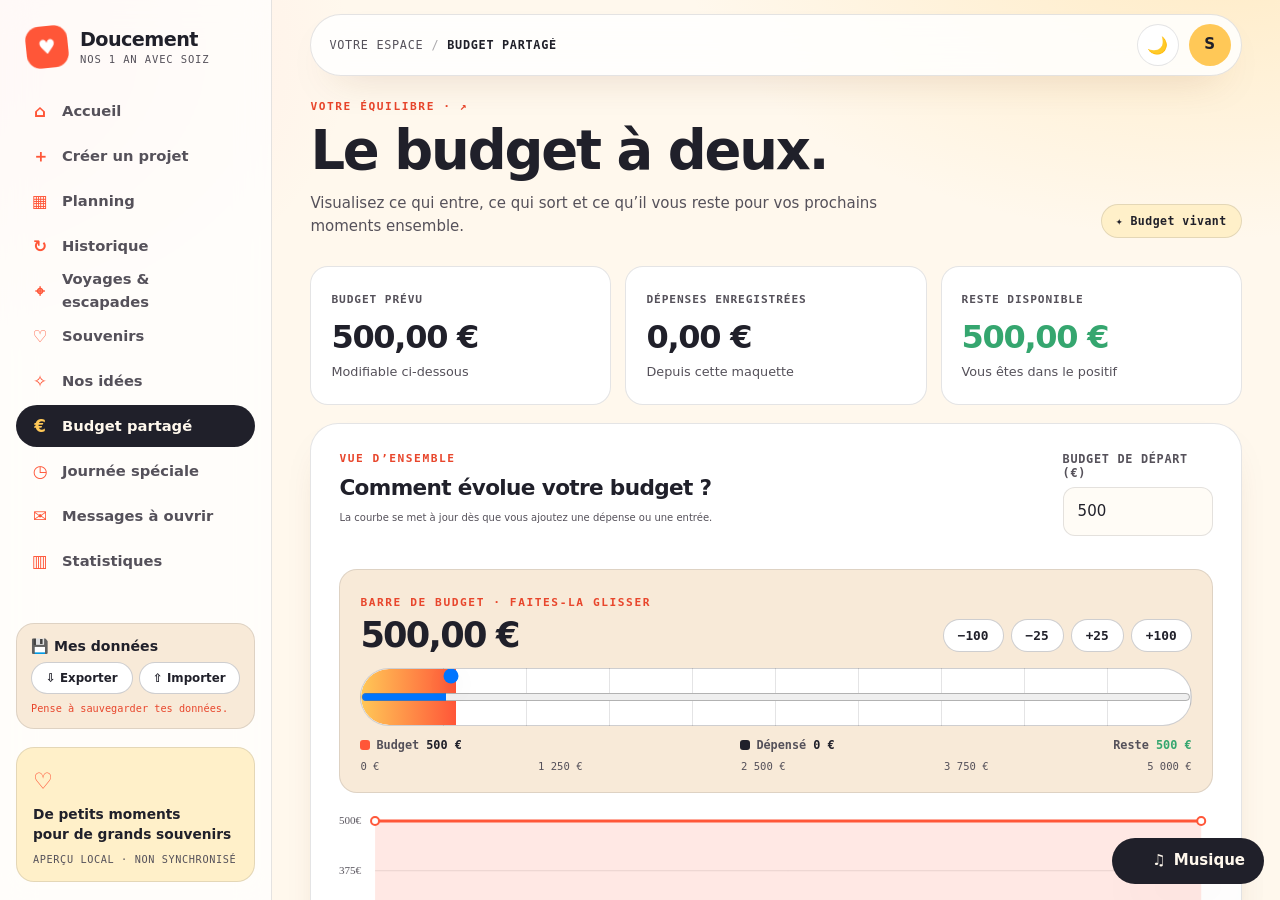
==== commit e093c22b: "Add files via upload" ====
--- a/budget.html
+++ b/budget.html
@@ -1 +1 @@
-<!doctype html><html lang="fr"><head><meta charset="utf-8"><meta name="viewport" content="width=device-width,initial-scale=1,viewport-fit=cover"><meta name="theme-color" content="#fff8ed"><title>Budget partagé — Doucement</title><link rel="stylesheet" href="style.css"><script>try{document.documentElement.dataset.theme=localStorage.getItem("doucement.theme")||"light"}catch(e){}</script></head><body><div class="dashboard-shell"><aside class="dash-sidebar" id="sidebar"><a class="dash-brand" href="index.html"><span class="brand-heart">♥</span><span><strong>Doucement</strong><small>Nos 1 an avec Soiz</small></span></a><nav class="dash-nav"><a class="" href="index.html"><span>⌂</span>Accueil</a><a class="" href="projet.html"><span>＋</span>Créer un projet</a><a class="" href="planning.html"><span>▦</span>Planning</a><a class="" href="historique.html"><span>↻</span>Historique</a><a class="" href="voyages.html"><span>⌖</span>Voyages &amp; escapades</a><a class="" href="souvenirs.html"><span>♡</span>Souvenirs</a><a class="" href="idees.html"><span>✧</span>Nos idées</a><a class="active" href="budget.html"><span>€</span>Budget partagé</a><a class="" href="journee.html"><span>◷</span>Journée spéciale</a><a class="" href="messages.html"><span>✉</span>Messages à ouvrir</a><a class="" href="stats.html"><span>▥</span>Statistiques</a></nav><div class="dash-sidebar-note"><span>♡</span><p>De petits moments<br>pour de grands souvenirs</p><small>APERÇU LOCAL · NON SYNCHRONISÉ</small></div></aside><div class="sidebar-scrim" id="scrim"></div><main class="dash-main"><header class="dash-topbar"><button class="menu-btn" id="menuBtn" aria-label="Ouvrir le menu">☰</button><div class="crumbs"><a href="index.html">Votre espace</a><i>/</i><b>Budget partagé</b></div><button class="round-top-button" id="themeToggle" data-theme-toggle type="button" aria-label="Changer de thème" title="Changer de thème">🌙</button><div class="avatar">S</div></header><div class="page-wrap fade-in"><div class="page-title-row"><div><div class="eyebrow">VOTRE ÉQUILIBRE · ↗</div><h1>Le budget à deux.</h1><p>Visualisez ce qui entre, ce qui sort et ce qu’il vous reste pour vos prochains moments ensemble.</p></div><span class="page-badge">✦ Budget vivant</span></div><div class="budget-summary"><div class="metric"><span>Budget prévu</span><b id="budgetPlanned">500,00 €</b><small>Modifiable ci-dessous</small></div><div class="metric" id="spentMetric"><span>Dépenses enregistrées</span><b id="budgetSpent">0,00 €</b><small>Depuis cette maquette</small></div><div class="metric positive" id="balanceMetric"><span>Reste disponible</span><b id="budgetBalance">500,00 €</b><small id="balanceCaption">Vous êtes dans le positif</small></div></div><div class="budget-page"><section class="surface"><div class="budget-trend"><div><div class="eyebrow">VUE D’ENSEMBLE</div><h2>Comment évolue votre budget ?</h2><p class="muted" style="font-size:10px">La courbe se met à jour dès que vous ajoutez une dépense ou une entrée.</p></div><div class="field" style="max-width:150px"><label for="plannedInput">Budget de départ (€)</label><input type="number" id="plannedInput" value="500" min="0" step="10"></div></div><div class="budget-meter" id="budgetMeter"><div class="bm-head"><div><span class="eyebrow" style="margin:0">BARRE DE BUDGET · FAITES-LA GLISSER</span><strong id="plannedRangeValue">500 €</strong></div><div class="bm-steps"><button type="button" data-step="-100">−100</button><button type="button" data-step="-25">−25</button><button type="button" data-step="25">+25</button><button type="button" data-step="100">+100</button></div></div><div class="bm-track"><div class="bm-fill" id="bmFill"></div><div class="bm-spent" id="bmSpent"></div><input class="bm-range" type="range" id="plannedRange" min="0" max="5000" step="25" value="500" aria-label="Budget prévu"></div><div class="bm-legend"><span><i style="background:var(--orange)"></i>Budget <b id="bmBudgetTxt">500 €</b></span><span><i style="background:var(--ink)"></i>Dépensé <b id="bmSpentTxt">0 €</b></span><span>Reste <b id="bmLeftTxt">500 €</b></span></div><div class="bm-scale"><span>0 €</span><span>1 250 €</span><span>2 500 €</span><span>3 750 €</span><span>5 000 €</span></div></div><div class="chart-wrap"><canvas id="budgetChart" aria-label="Courbe d'évolution du budget"></canvas></div><div class="legend"><span>Solde restant</span><span>Dépenses cumulées</span></div><div id="budgetStatus" class="positive-note" style="margin-top:14px">Vous êtes dans le positif. Chaque ajout actualise le solde.</div></section><section class="surface"><div class="eyebrow">NOUVELLE OPÉRATION</div><h2 style="margin-top:8px">Ajouter une entrée ou une dépense</h2><form id="budgetForm"><div class="budget-add-row"><div class="field"><label for="expenseName">Libellé</label><input id="expenseName" required placeholder="Ex. restaurant, cadeau…"></div><div class="field"><label for="expenseAmount">Montant (€)</label><input id="expenseAmount" type="number" min="0.01" step="0.01" required placeholder="25,00"></div><div class="field"><label for="expenseType">Type</label><select id="expenseType"><option value="out">Dépense −</option><option value="in">Entrée +</option></select></div><button class="btn btn-primary" type="submit">Ajouter +</button></div></form></section><section class="surface"><div class="list-head"><div><div class="eyebrow">HISTORIQUE</div><h2>Les mouvements du budget</h2></div><span class="pill" id="transactionCount">0 opération</span></div><div id="transactions" class="transaction-list"><div class="empty-state">↗<b>Votre budget commence ici</b><p>Ajoutez une dépense ou une entrée pour voir la courbe et les statistiques évoluer.</p></div></div></section></div><div class="notice">Mode aperçu : les calculs et la courbe fonctionnent dans ce navigateur. Le budget n’est pas encore partagé en ligne et ne contient aucune donnée bancaire.</div><footer class="footer"><span>doucement <b>♡</b> fait avec soin, pour votre histoire.</span><span>Données locales de démonstration</span></footer></div></main></div><script src="studio.js" defer></script></body></html>+<!doctype html><html lang="fr"><head><script>if(window.top===window){location.replace('index.html#'+location.pathname.split('/').pop()+location.search)}</script><meta charset="utf-8"><meta name="viewport" content="width=device-width,initial-scale=1,viewport-fit=cover"><meta name="theme-color" content="#fff8ed"><title>Budget partagé — Doucement</title><link rel="manifest" href="manifest.webmanifest"><link rel="apple-touch-icon" href="icons/icon-180.png"><link rel="stylesheet" href="style.css"><script>try{document.documentElement.dataset.theme=localStorage.getItem("doucement.theme")||"light"}catch(e){}</script></head><body><div class="dashboard-shell"><aside class="dash-sidebar" id="sidebar"><a class="dash-brand" href="accueil.html"><span class="brand-heart">♥</span><span><strong>Doucement</strong><small>Nos 1 an avec Soiz</small></span></a><nav class="dash-nav"><a class="" href="accueil.html"><span>⌂</span>Accueil</a><a class="" href="projet.html"><span>＋</span>Créer un projet</a><a class="" href="planning.html"><span>▦</span>Planning</a><a class="" href="historique.html"><span>↻</span>Historique</a><a class="" href="voyages.html"><span>⌖</span>Voyages &amp; escapades</a><a class="" href="souvenirs.html"><span>♡</span>Souvenirs</a><a class="" href="idees.html"><span>✧</span>Nos idées</a><a class="active" href="budget.html"><span>€</span>Budget partagé</a><a class="" href="journee.html"><span>◷</span>Journée spéciale</a><a class="" href="messages.html"><span>✉</span>Messages à ouvrir</a><a class="" href="stats.html"><span>▥</span>Statistiques</a></nav><div class="dash-sidebar-note"><span>♡</span><p>De petits moments<br>pour de grands souvenirs</p><small>APERÇU LOCAL · NON SYNCHRONISÉ</small></div></aside><div class="sidebar-scrim" id="scrim"></div><main class="dash-main"><header class="dash-topbar"><button class="menu-btn" id="menuBtn" aria-label="Ouvrir le menu">☰</button><div class="crumbs"><a href="accueil.html">Votre espace</a><i>/</i><b>Budget partagé</b></div><button class="round-top-button" id="themeToggle" data-theme-toggle type="button" aria-label="Changer de thème" title="Changer de thème">🌙</button><div class="avatar">S</div></header><div class="page-wrap fade-in"><div class="page-title-row"><div><div class="eyebrow">VOTRE ÉQUILIBRE · ↗</div><h1>Le budget à deux.</h1><p>Visualisez ce qui entre, ce qui sort et ce qu’il vous reste pour vos prochains moments ensemble.</p></div><span class="page-badge">✦ Budget vivant</span></div><div class="budget-summary"><div class="metric"><span>Budget prévu</span><b id="budgetPlanned">500,00 €</b><small>Modifiable ci-dessous</small></div><div class="metric" id="spentMetric"><span>Dépenses enregistrées</span><b id="budgetSpent">0,00 €</b><small>Depuis cette maquette</small></div><div class="metric positive" id="balanceMetric"><span>Reste disponible</span><b id="budgetBalance">500,00 €</b><small id="balanceCaption">Vous êtes dans le positif</small></div></div><div class="budget-page"><section class="surface"><div class="budget-trend"><div><div class="eyebrow">VUE D’ENSEMBLE</div><h2>Comment évolue votre budget ?</h2><p class="muted" style="font-size:10px">La courbe se met à jour dès que vous ajoutez une dépense ou une entrée.</p></div><div class="field" style="max-width:150px"><label for="plannedInput">Budget de départ (€)</label><input type="number" id="plannedInput" value="500" min="0" step="10"></div></div><div class="budget-meter" id="budgetMeter"><div class="bm-head"><div><span class="eyebrow" style="margin:0">BARRE DE BUDGET · FAITES-LA GLISSER</span><strong id="plannedRangeValue">500 €</strong></div><div class="bm-steps"><button type="button" data-step="-100">−100</button><button type="button" data-step="-25">−25</button><button type="button" data-step="25">+25</button><button type="button" data-step="100">+100</button></div></div><div class="bm-track"><div class="bm-fill" id="bmFill"></div><div class="bm-spent" id="bmSpent"></div><input class="bm-range" type="range" id="plannedRange" min="0" max="5000" step="25" value="500" aria-label="Budget prévu"></div><div class="bm-legend"><span><i style="background:var(--orange)"></i>Budget <b id="bmBudgetTxt">500 €</b></span><span><i style="background:var(--ink)"></i>Dépensé <b id="bmSpentTxt">0 €</b></span><span>Reste <b id="bmLeftTxt">500 €</b></span></div><div class="bm-scale"><span>0 €</span><span>1 250 €</span><span>2 500 €</span><span>3 750 €</span><span>5 000 €</span></div></div><div class="chart-wrap"><canvas id="budgetChart" aria-label="Courbe d'évolution du budget"></canvas></div><div class="legend"><span>Solde restant</span><span>Dépenses cumulées</span></div><div id="budgetStatus" class="positive-note" style="margin-top:14px">Vous êtes dans le positif. Chaque ajout actualise le solde.</div></section><section class="surface"><div class="eyebrow">NOUVELLE OPÉRATION</div><h2 style="margin-top:8px">Ajouter une entrée ou une dépense</h2><form id="budgetForm"><div class="budget-add-row"><div class="field"><label for="expenseName">Libellé</label><input id="expenseName" required placeholder="Ex. restaurant, cadeau…"></div><div class="field"><label for="expenseAmount">Montant (€)</label><input id="expenseAmount" type="number" min="0.01" step="0.01" required placeholder="25,00"></div><div class="field"><label for="expenseType">Type</label><select id="expenseType"><option value="out">Dépense −</option><option value="in">Entrée +</option></select></div><button class="btn btn-primary" type="submit">Ajouter +</button></div></form></section><section class="surface"><div class="list-head"><div><div class="eyebrow">HISTORIQUE</div><h2>Les mouvements du budget</h2></div><span class="pill" id="transactionCount">0 opération</span></div><div id="transactions" class="transaction-list"><div class="empty-state">↗<b>Votre budget commence ici</b><p>Ajoutez une dépense ou une entrée pour voir la courbe et les statistiques évoluer.</p></div></div></section></div><div class="notice">Mode aperçu : les calculs et la courbe fonctionnent dans ce navigateur. Le budget n’est pas encore partagé en ligne et ne contient aucune donnée bancaire.</div><footer class="footer"><span>doucement <b>♡</b> fait avec soin, pour votre histoire.</span><span>Données locales de démonstration</span></footer></div></main></div><script src="geo.js" defer></script><script src="studio.js" defer></script><script src="extras.js" defer></script></body></html>
--- a/style.css
+++ b/style.css
@@ -402,36 +402,31 @@
 
 .tl{margin-bottom:18px;user-select:none}
 .tl-top{display:flex;justify-content:space-between;align-items:center;gap:10px;margin-bottom:10px;flex-wrap:wrap}
-.tl-readout{font:600 .78rem var(--mono);letter-spacing:.03em;padding:7px 13px;border-radius:999px;background:var(--ink);color:var(--cream);transition:background .3s}
-.tl-readout.live{background:var(--orange);color:#fff}
+.tl-readout{font:600 .78rem var(--mono);letter-spacing:.03em;padding:7px 13px;border-radius:999px;background:var(--ink);color:var(--cream)}
 .tl-hint{font:500 .7rem var(--mono);color:var(--ink-2)}
-.tl-track{position:relative;border-radius:var(--r-md);background:var(--cream-2);border:1.5px solid var(--line);overflow:hidden}
-.tl-ticks{position:relative;height:28px;border-bottom:1.5px solid var(--line)}
-.tl-tick{position:absolute;top:0;bottom:0;border-left:1px solid var(--line);font:500 .64rem var(--mono);color:var(--ink-2);padding:6px 0 0 5px}
-.tl-lanes{position:relative}
-.tl-grid{position:absolute;inset:0}
-.tl-grid i{position:absolute;top:0;bottom:0;border-left:1px dashed var(--line)}
-.tl-block{position:absolute;height:46px;border-radius:14px;padding:6px 11px;overflow:hidden;white-space:nowrap;text-overflow:ellipsis;font:700 .8rem/1.2 var(--display);cursor:grab;touch-action:none;
-  border:1.5px solid rgba(32,32,42,.18);color:#20202a;transform-origin:left center;animation:tlgrow .7s var(--ease) both;transition:transform .3s var(--ease),box-shadow .3s,filter .3s}
-.tl-block small{display:block;font:500 .62rem var(--mono);opacity:.75;margin-top:1px}
-.tl-block:hover{transform:translateY(-4px) scale(1.03);box-shadow:var(--shadow-lg);z-index:4}
-.tl-block.dragging{cursor:grabbing;transform:translateY(-6px) scale(1.05) rotate(-1.2deg);box-shadow:var(--shadow-lg);z-index:6;transition:none;animation:none}
-.tl-block.hit{box-shadow:0 0 0 3px var(--ink);z-index:3}
-.tl-block.done{opacity:.55;text-decoration:line-through}
+.tl-scroll{max-height:460px;overflow-y:auto;border-radius:var(--r-md);border:1.5px solid var(--line);background:var(--card-2);scroll-behavior:smooth}
+.tl-body{position:relative;display:grid;grid-template-columns:56px minmax(0,1fr)}
+.tl-gutter{position:relative;border-right:1.5px solid var(--line)}
+.tl-hour{position:absolute;right:8px;transform:translateY(-50%);font:500 .66rem var(--mono);color:var(--ink-2);background:var(--card-2);padding:0 2px}
+.tl-hour:first-child{transform:none}
+.tl-col{position:relative}
+.tl-lines i{position:absolute;left:0;right:0;border-top:1px solid var(--line)}
+.tl-lines i.half{border-top-style:dashed;opacity:.55}
+.tl-past{position:absolute;left:0;right:0;top:0;height:0;z-index:2;pointer-events:none;background:repeating-linear-gradient(135deg,rgba(32,32,42,.09) 0 8px,rgba(32,32,42,.05) 8px 16px);border-bottom:2px solid var(--orange);transition:height .6s var(--ease)}
+:root[data-theme="dark"] .tl-past{background:repeating-linear-gradient(135deg,rgba(0,0,0,.4) 0 8px,rgba(0,0,0,.28) 8px 16px)}
+.tl-now{position:absolute;left:0;right:0;height:0;z-index:5;pointer-events:none}
+.tl-now:before{content:'';position:absolute;left:-6px;top:-5px;width:11px;height:11px;border-radius:50%;background:var(--orange);animation:ping 1.6s ease-out infinite}
+@keyframes ping{0%{box-shadow:0 0 0 0 rgba(255,86,56,.6)}100%{box-shadow:0 0 0 12px rgba(255,86,56,0)}}
+.tl-block{position:absolute;z-index:3;border-radius:12px;padding:5px 10px;overflow:hidden;cursor:grab;touch-action:none;border:1.5px solid rgba(32,32,42,.2);color:#20202a;animation:tlgrow .6s var(--ease) both;transition:transform .25s var(--ease),box-shadow .25s,filter .25s}
+.tl-block strong{display:block;font:700 .84rem/1.2 var(--display);white-space:nowrap;overflow:hidden;text-overflow:ellipsis}
+.tl-block small{display:block;font:500 .64rem var(--mono);opacity:.75}
+.tl-block:hover{transform:scale(1.02);box-shadow:var(--shadow-lg);z-index:4}
+.tl-block.dragging{cursor:grabbing;transform:scale(1.04) rotate(-.8deg);box-shadow:var(--shadow-lg);z-index:6;transition:none;animation:none}
+.tl-block.done{opacity:.55}.tl-block.done strong{text-decoration:line-through}
 .tl-block.c0{background:#ffc7b8}.tl-block.c1{background:#ffd6df}.tl-block.c2{background:#ffe3a0}.tl-block.c3{background:#d9c9ff}.tl-block.c4{background:#bfeacf}
-:root[data-theme="dark"] .tl-block{border-color:rgba(255,244,230,.3)}
-@keyframes tlgrow{from{transform:scaleX(.05);opacity:0}to{transform:none;opacity:1}}
-.tl-cursor{position:absolute;top:0;bottom:0;width:2px;background:var(--ink);z-index:5;pointer-events:none;transition:left .12s linear}
-.tl-cursor:before{content:'';position:absolute;top:-1px;left:-5px;width:12px;height:12px;border-radius:50%;background:var(--ink)}
-.tl-now{position:absolute;top:0;bottom:0;width:2px;background:var(--orange);z-index:5;pointer-events:none}
-.tl-now:after{content:'';position:absolute;top:-1px;left:-5px;width:12px;height:12px;border-radius:50%;background:var(--orange);animation:ping 1.6s ease-out infinite}
-@keyframes ping{0%{box-shadow:0 0 0 0 rgba(255,86,56,.6)}100%{box-shadow:0 0 0 12px rgba(255,86,56,0)}}
-.tl-scrub,.bm-range{-webkit-appearance:none;appearance:none;width:100%;height:30px;margin:12px 0 0;background:transparent;cursor:ew-resize}
-.tl-scrub::-webkit-slider-runnable-track{height:8px;border-radius:99px;background:linear-gradient(90deg,var(--yellow),var(--orange),var(--pink),var(--purple))}
-.tl-scrub::-moz-range-track{height:8px;border-radius:99px;background:linear-gradient(90deg,var(--yellow),var(--orange),var(--pink),var(--purple))}
-.tl-scrub::-webkit-slider-thumb{-webkit-appearance:none;width:26px;height:26px;margin-top:-9px;border-radius:50%;background:var(--card);border:3px solid var(--ink);box-shadow:0 6px 14px -4px rgba(0,0,0,.4);transition:transform .2s var(--ease)}
-.tl-scrub::-moz-range-thumb{width:20px;height:20px;border-radius:50%;background:var(--card);border:3px solid var(--ink)}
-.tl-scrub:active::-webkit-slider-thumb{transform:scale(1.25)}
+.tl-resize{position:absolute;left:0;right:0;bottom:0;height:10px;cursor:ns-resize}
+.tl-resize:after{content:'';position:absolute;left:50%;bottom:3px;width:26px;height:3px;border-radius:3px;background:rgba(32,32,42,.35);transform:translateX(-50%)}
+@keyframes tlgrow{from{transform:scale(.92);opacity:0}to{transform:none;opacity:1}}
 
 /* ---------- Budget : barre interactive ---------- */
 .budget-summary{display:grid;grid-template-columns:repeat(3,minmax(0,1fr));gap:14px;margin-bottom:18px}
@@ -547,3 +542,63 @@
   .map-box{height:420px}.map-tip{display:none}
 }
 @media(prefers-reduced-motion:reduce){*,*:before,*:after{animation:none!important;transition:none!important;scroll-behavior:auto!important}}
+
+.map-fail{position:absolute;z-index:550;left:50%;top:50%;transform:translate(-50%,-50%);width:min(380px,86%);padding:18px 20px;border-radius:var(--r-md);background:var(--card);border:1.5px dashed var(--line-strong);text-align:center;display:grid;gap:6px;box-shadow:var(--shadow)}
+.map-fail span{color:var(--ink-2);font-size:.85rem}
+
+.confetti{position:fixed;width:9px;height:9px;z-index:99998;pointer-events:none}
+.countdown-card{padding:20px;border-radius:var(--radius);background:var(--ink);color:var(--cream);border:1.5px solid var(--line);box-shadow:var(--shadow);display:grid;gap:10px;transition:transform .4s var(--ease)}
+.countdown-card:hover{transform:translateY(-3px) rotate(-.5deg)}
+.countdown-card small{font:600 .66rem var(--mono);letter-spacing:.14em;color:var(--yellow)}
+.countdown-card strong{font:700 1.1rem var(--display)}
+.cd-grid{display:grid;grid-template-columns:repeat(4,1fr);gap:8px}
+.cd-grid span{display:grid;place-items:center;padding:10px 4px;border-radius:14px;background:rgba(255,255,255,.1);font:500 .66rem var(--mono);gap:2px}
+.cd-grid b{font:700 1.7rem/1 var(--display);color:#fff;font-variant-numeric:tabular-nums}
+:root[data-theme="dark"] .countdown-card{background:var(--t-purple);color:var(--ink)}
+:root[data-theme="dark"] .cd-grid span{background:rgba(255,244,230,.08)}
+.map-tip{display:none}
+
+.entry-photo{display:block;margin-top:10px;max-width:100%;max-height:220px;border-radius:var(--r-sm);border:1.5px solid var(--line);cursor:zoom-in;transition:transform .35s var(--ease)}
+.entry-photo:hover{transform:scale(1.03) rotate(-.6deg)}
+.photo-preview img{max-height:120px;border-radius:var(--r-sm);margin-top:8px;border:1.5px solid var(--line)}
+.field input[type=file]{padding:9px}
+.lightbox{position:fixed;inset:0;z-index:99990;background:rgba(15,10,5,.82);display:grid;place-items:center;cursor:zoom-out;animation:rise .3s var(--ease)}
+.lightbox img{max-width:92vw;max-height:90vh;border-radius:18px;box-shadow:var(--shadow-lg)}
+.goal-box{margin-top:10px}
+.goal-range{width:100%;accent-color:var(--orange);margin-top:6px}
+
+.backup-box{margin-top:auto;padding:14px;border-radius:var(--r-md);background:var(--cream-2);border:1.5px solid var(--line);display:grid;gap:8px}
+.backup-box b{font:700 .88rem var(--display)}
+.bk-row{display:flex;gap:6px}
+.bk-row button{flex:1;border:1.5px solid var(--line-strong);background:var(--card);border-radius:999px;padding:8px 6px;font:600 .74rem var(--font);transition:transform .3s var(--ease),background .2s}
+.bk-row button:hover{background:var(--orange);color:#fff;border-color:var(--orange);transform:translateY(-2px)}
+.backup-box small{font:500 .64rem var(--mono);color:var(--ink-2)}
+.backup-box small.warn{color:var(--orange-d)}
+.dash-sidebar-note{margin-top:14px}
+
+.since-card{padding:20px;border-radius:var(--radius);background:var(--t-pink);border:1.5px solid var(--line);box-shadow:var(--shadow);display:grid;gap:8px}
+.since-card small{font:600 .64rem var(--mono);letter-spacing:.12em;color:var(--orange-d)}
+.since-card strong{font:700 1.05rem var(--display)}
+.since-big{display:flex;align-items:baseline;gap:10px}
+.since-big b{font:700 3rem/1 var(--display);letter-spacing:-.05em;color:var(--orange)}
+.since-big span{color:var(--ink-2);font-weight:600}
+.since-card p{margin:0;color:var(--ink-2);font-size:.88rem}
+.since-card p b{color:var(--ink)}
+.since-form{display:grid;gap:8px}
+.since-form input{border:1.5px solid var(--line-strong);background:var(--card);color:var(--ink);border-radius:var(--r-sm);padding:11px 13px}
+.since-card .mini-action{justify-self:start}
+/* fenêtre de tâche */
+.modal-ov{position:fixed;inset:0;z-index:99980;background:rgba(20,14,8,.5);backdrop-filter:blur(4px);display:grid;place-items:center;padding:16px;animation:rise .25s var(--ease)}
+.modal{width:min(520px,100%);max-height:94vh;overflow:auto;padding:24px;border-radius:var(--radius);background:var(--card);border:1.5px solid var(--line);box-shadow:var(--shadow-lg);display:grid;gap:0}
+.modal h2{font:700 1.5rem var(--display);margin-bottom:16px}
+.tl-add{border:1.5px solid var(--line-strong);background:var(--orange);color:#fff;border-radius:999px;padding:7px 14px;font:700 .78rem var(--font);transition:transform .3s var(--ease)}
+.tl-add:hover{transform:translateY(-2px) rotate(-2deg)}
+.tl-readout{max-width:calc(100% - 100px)}
+.drop-hover{outline:3px dashed var(--orange)!important;outline-offset:-3px;background:var(--t-orange)!important;transform:scale(1.06)}
+.drag-src{opacity:.45;transform:rotate(-2deg)}
+[data-drag-task]{cursor:grab}
+.tl-block{cursor:pointer}
+.modal .field-grid{margin-bottom:15px}.modal .field-grid .field{margin-bottom:0}
+input[type=file]{font:inherit;color:var(--ink-2)}
+input[type=file]::file-selector-button{margin-right:12px;border:1.5px solid var(--line-strong);background:var(--card);color:var(--ink);border-radius:999px;padding:7px 14px;font-weight:600;cursor:pointer;transition:background .2s}
+input[type=file]::file-selector-button:hover{background:var(--t-orange)}
